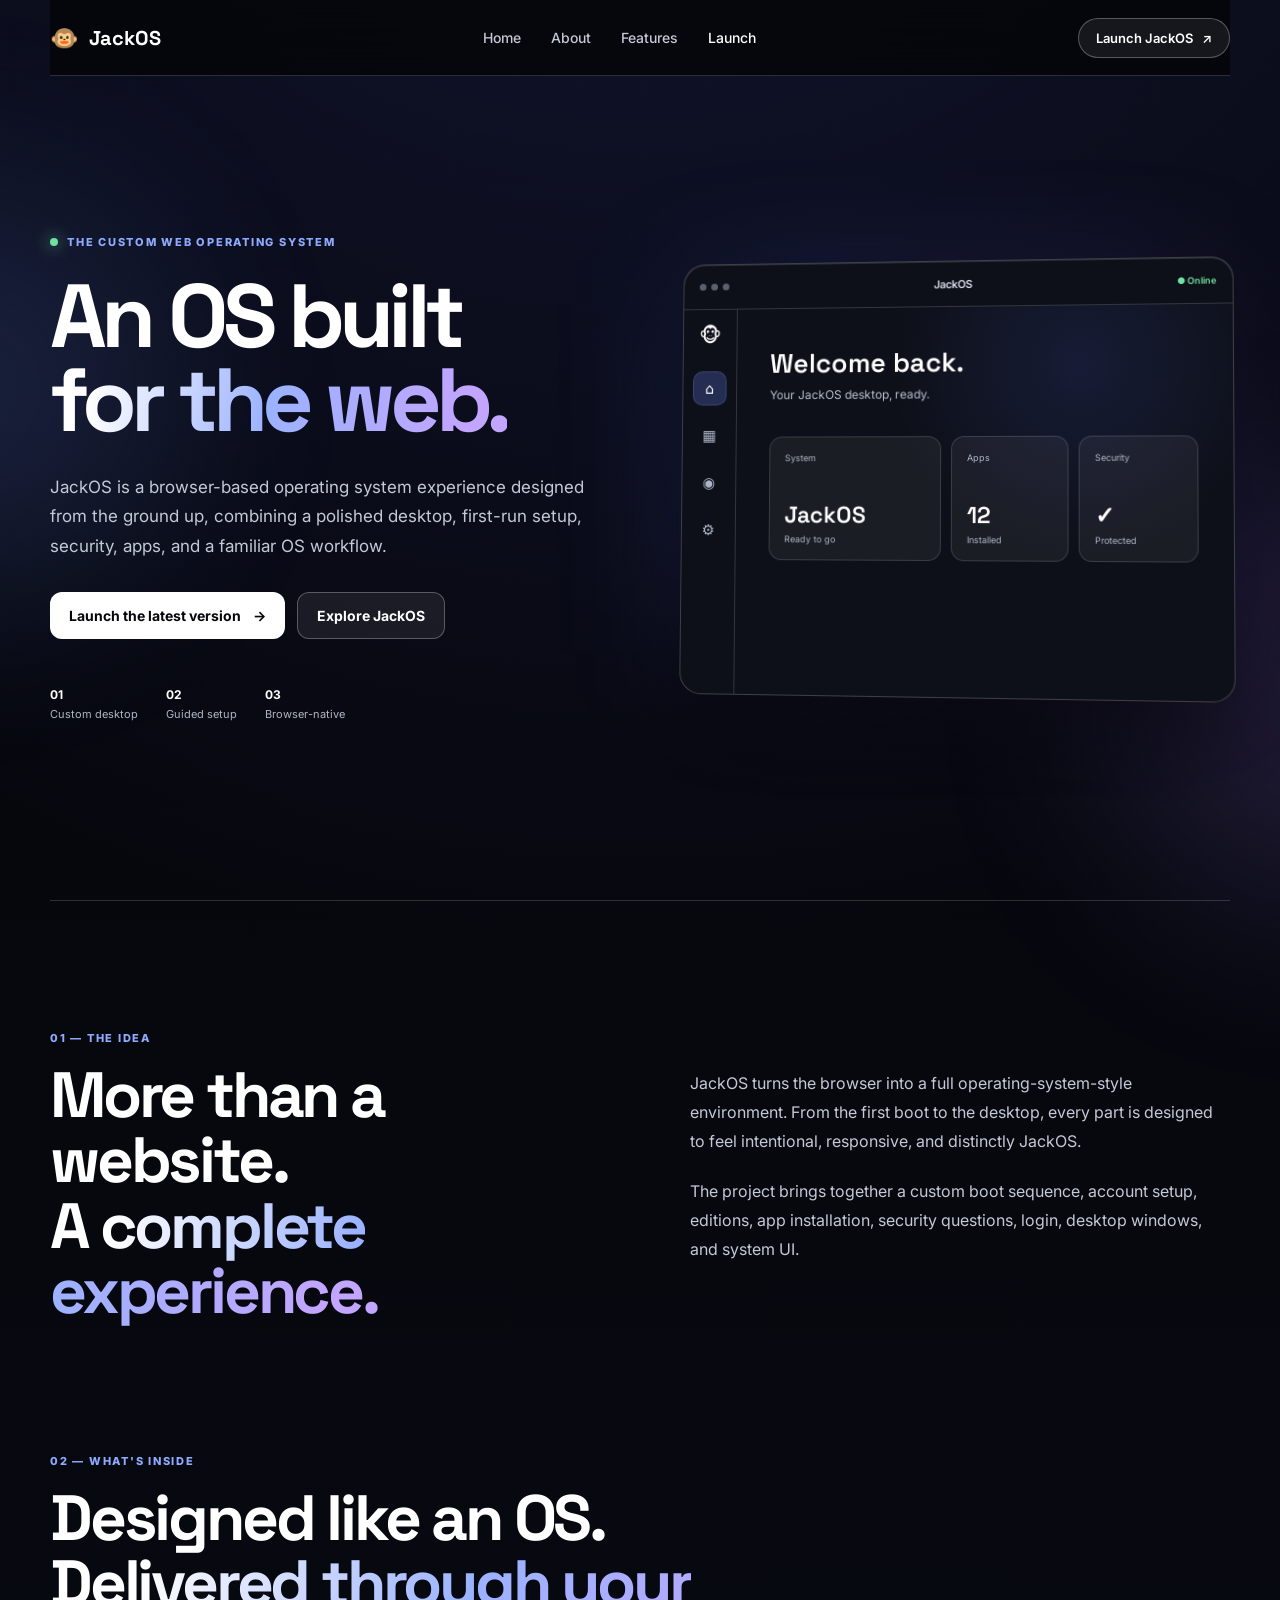
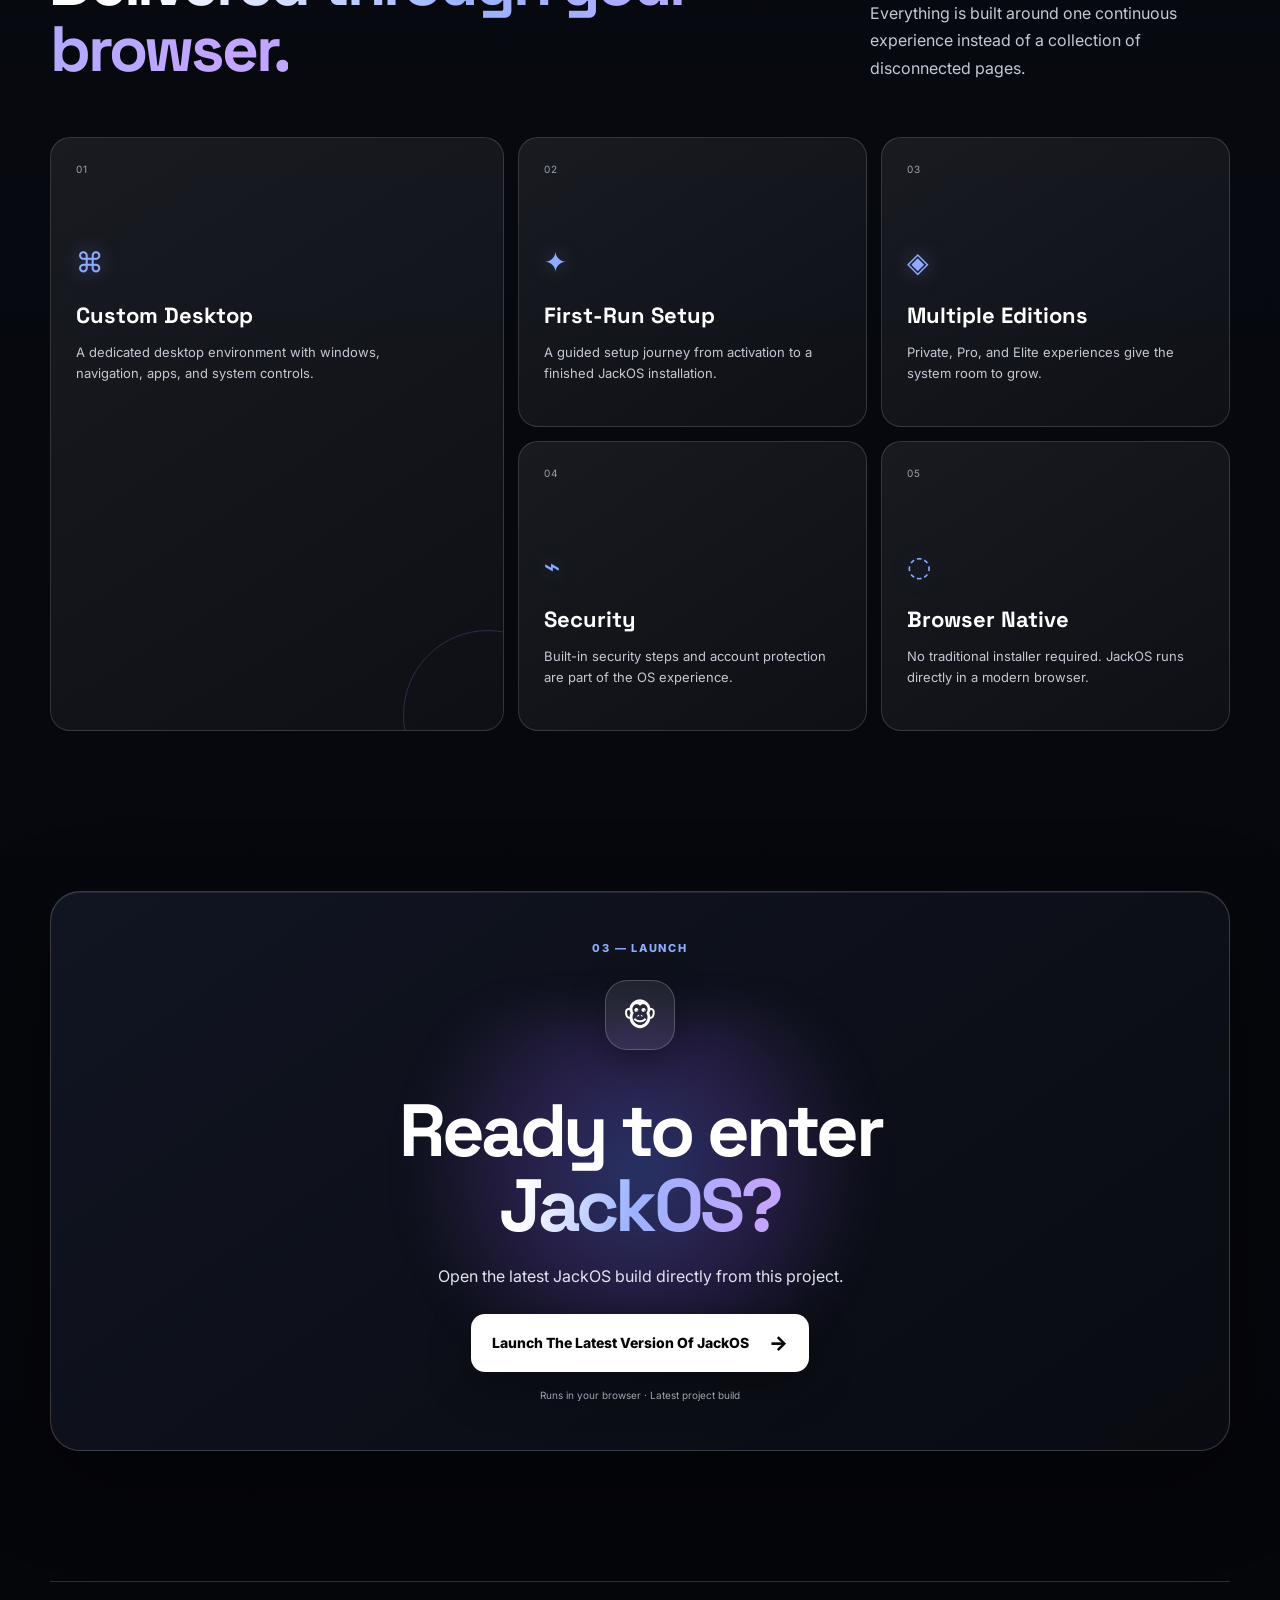
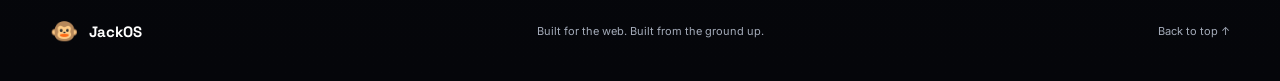
==== index.html @ 23b726c6 "new website" ====
<!DOCTYPE html>
<html lang="en">
<head>
  <meta charset="UTF-8">
  <meta name="viewport" content="width=device-width, initial-scale=1.0">
  <meta name="theme-color" content="#050505">
  <title>JackOS — A Modern Web OS</title>
  <link rel="icon" type="image/png" href="JackOS-System-Files/JackOS-Logo.png">
  <meta name="description" content="JackOS is a custom browser-based operating system built from the ground up.">
  <link rel="stylesheet" href="style.css">
</head>
<body>
  <div class="bg-grid"></div>
  <div class="orb orb-one"></div>
  <div class="orb orb-two"></div>

  <header class="nav">
    <a class="brand" href="#home" aria-label="JackOS home">
      <span class="brand-mark">🐵</span>
      <span>JackOS</span>
    </a>

    <nav class="nav-links" aria-label="Primary navigation">
      <a href="#home" class="active">Home</a>
      <a href="#about">About</a>
      <a href="#features">Features</a>
      <a href="#launch">Launch</a>
    </nav>

    <a class="nav-cta" href="#launch">Launch JackOS <span>↗</span></a>
  </header>

  <main id="home">
    <section class="hero section">
      <div class="hero-copy">
        <div class="eyebrow"><span class="pulse"></span> The custom web operating system</div>
        <h1>An OS built<br><span>for the web.</span></h1>
        <p class="hero-text">
          JackOS is a browser-based operating system experience designed from the ground up,
          combining a polished desktop, first-run setup, security, apps, and a familiar OS workflow.
        </p>
        <div class="hero-actions">
          <a class="button primary" href="#launch">Launch the latest version <span>→</span></a>
          <a class="button secondary" href="#features">Explore JackOS</a>
        </div>
        <div class="hero-meta">
          <div><strong>01</strong><span>Custom desktop</span></div>
          <div><strong>02</strong><span>Guided setup</span></div>
          <div><strong>03</strong><span>Browser-native</span></div>
        </div>
      </div>

      <div class="hero-visual" aria-label="JackOS desktop preview">
        <div class="window-glow"></div>
        <div class="desktop-preview">
          <div class="preview-topbar">
            <div class="traffic"><i></i><i></i><i></i></div>
            <span>JackOS</span>
            <span class="top-status">● Online</span>
          </div>

          <div class="preview-body">
            <aside class="preview-dock">
              <div class="dock-logo">🐵</div>
              <div class="dock-icon active">⌂</div>
              <div class="dock-icon">▦</div>
              <div class="dock-icon">◉</div>
              <div class="dock-icon">⚙</div>
            </aside>

            <div class="preview-content">
              <div class="preview-title">Welcome back.</div>
              <div class="preview-subtitle">Your JackOS desktop, ready.</div>

              <div class="preview-cards">
                <div class="mini-card large">
                  <span>System</span>
                  <strong>JackOS</strong>
                  <small>Ready to go</small>
                </div>

                <div class="mini-card">
                  <span>Apps</span>
                  <strong>12</strong>
                  <small>Installed</small>
                </div>

                <div class="mini-card">
                  <span>Security</span>
                  <strong>✓</strong>
                  <small>Protected</small>
                </div>
              </div>
            </div>
          </div>
        </div>
      </div>
    </section>

    <section id="about" class="section split">
      <div>
        <div class="section-kicker">01 — THE IDEA</div>
        <h2>More than a website.<br><span>A complete experience.</span></h2>
      </div>

      <div class="section-copy">
        <p>
          JackOS turns the browser into a full operating-system-style environment.
          From the first boot to the desktop, every part is designed to feel intentional,
          responsive, and distinctly JackOS.
        </p>

        <p>
          The project brings together a custom boot sequence, account setup, editions,
          app installation, security questions, login, desktop windows, and system UI.
        </p>
      </div>
    </section>

    <section id="features" class="section">
      <div class="section-kicker">02 — WHAT'S INSIDE</div>

      <div class="feature-heading">
        <h2>Designed like an OS.<br><span>Delivered through your browser.</span></h2>
        <p>
          Everything is built around one continuous experience instead of a collection
          of disconnected pages.
        </p>
      </div>

      <div class="feature-grid">
        <article class="feature-card feature-large">
          <div class="feature-number">01</div>
          <div class="feature-icon">⌘</div>
          <h3>Custom Desktop</h3>
          <p>
            A dedicated desktop environment with windows, navigation, apps,
            and system controls.
          </p>
          <div class="feature-line"></div>
        </article>

        <article class="feature-card">
          <div class="feature-number">02</div>
          <div class="feature-icon">✦</div>
          <h3>First-Run Setup</h3>
          <p>
            A guided setup journey from activation to a finished JackOS installation.
          </p>
        </article>

        <article class="feature-card">
          <div class="feature-number">03</div>
          <div class="feature-icon">◈</div>
          <h3>Multiple Editions</h3>
          <p>
            Private, Pro, and Elite experiences give the system room to grow.
          </p>
        </article>

        <article class="feature-card">
          <div class="feature-number">04</div>
          <div class="feature-icon">⌁</div>
          <h3>Security</h3>
          <p>
            Built-in security steps and account protection are part of the OS experience.
          </p>
        </article>

        <article class="feature-card">
          <div class="feature-number">05</div>
          <div class="feature-icon">◌</div>
          <h3>Browser Native</h3>
          <p>
            No traditional installer required. JackOS runs directly in a modern browser.
          </p>
        </article>
      </div>
    </section>

    <section id="launch" class="section launch-section">
      <div class="launch-panel">
        <div class="launch-aura"></div>

        <div class="section-kicker">03 — LAUNCH</div>

        <div class="launch-icon">🐵</div>

        <h2>Ready to enter<br><span>JackOS?</span></h2>

        <p>Open the latest JackOS build directly from this project.</p>

        <a class="launch-button"
           href="JackOS-System-Files/JackOS.html">
          <span>Launch The Latest Version Of JackOS</span>
          <span class="launch-arrow">→</span>
        </a>

        <div class="launch-note">
          Runs in your browser · Latest project build
        </div>
      </div>
    </section>
  </main>

  <footer>
    <div class="footer-brand"><span>🐵</span> JackOS</div>
    <span>Built for the web. Built from the ground up.</span>
    <a href="#home">Back to top ↑</a>
  </footer>

  <script>
    const links = document.querySelectorAll('.nav-links a');
    const sections = [...document.querySelectorAll('main section[id]')];

    const observer = new IntersectionObserver((entries) => {
      entries.forEach(entry => {
        if (entry.isIntersecting) {
          links.forEach(link => link.classList.toggle(
            'active',
            link.getAttribute('href') === '#' + entry.target.id
          ));
        }
      });
    }, { rootMargin: '-35% 0px -55% 0px' });

    sections.forEach(section => observer.observe(section));
  </script>
</body>
</html>
---- style.css ----
@import url('https://fonts.googleapis.com/css2?family=Inter:wght@400;500;600;700;800&family=Space+Grotesk:wght@500;600;700&display=swap');

:root {
  --bg: #05060a;
  --bg-soft: #0b0d14;
  --panel: #11141d;
  --panel-hover: #171b27;
  --panel-solid: #151923;

  --text: #ffffff;
  --heading: #ffffff;
  --muted: #c4c9d6;
  --muted-strong: #e0e4ee;

  --line: rgba(255, 255, 255, .16);
  --line-strong: rgba(255, 255, 255, .28);

  --blue: #6d91ff;
  --blue-bright: #8eabff;
  --purple: #a17cff;
  --cyan: #5ddcff;
  --green: #70e1a1;

  --shadow: rgba(0, 0, 0, .55);
}

* {
  box-sizing: border-box;
}

html {
  scroll-behavior: smooth;
  background: var(--bg);
}

body {
  margin: 0;
  min-height: 100vh;

  background:
    radial-gradient(
      circle at 50% -15%,
      rgba(88, 100, 255, .18),
      transparent 38%
    ),
    linear-gradient(
      180deg,
      #05060a 0%,
      #070910 50%,
      #05060a 100%
    );

  color: var(--text);
  font-family: Inter, system-ui, sans-serif;
  overflow-x: hidden;
}

a {
  color: inherit;
  text-decoration: none;
}

/* =========================================================
   BACKGROUND
   ========================================================= */

.bg-grid {
  position: fixed;
  inset: 0;
  pointer-events: none;
  opacity: .22;

  background-image:
    linear-gradient(rgba(255,255,255,.045) 1px, transparent 1px),
    linear-gradient(90deg, rgba(255,255,255,.045) 1px, transparent 1px);

  background-size: 64px 64px;

  mask-image: linear-gradient(
    to bottom,
    black,
    transparent 85%
  );
}

.orb {
  position: fixed;
  width: 420px;
  height: 420px;
  border-radius: 50%;
  filter: blur(100px);
  pointer-events: none;
  opacity: .16;
}

.orb-one {
  background: var(--blue);
  top: 20%;
  left: -250px;
}

.orb-two {
  background: var(--purple);
  top: 55%;
  right: -250px;
}

/* =========================================================
   NAVIGATION
   ========================================================= */

.nav {
  width: min(1180px, calc(100% - 40px));
  height: 76px;
  margin: 0 auto;

  display: flex;
  align-items: center;
  justify-content: space-between;

  position: sticky;
  top: 0;
  z-index: 20;

  background: rgba(5, 6, 10, .88);
  backdrop-filter: blur(24px);

  border-bottom: 1px solid var(--line);
}

.brand,
.footer-brand {
  display: flex;
  align-items: center;
  gap: 10px;

  font-family: "Space Grotesk", sans-serif;
  font-size: 20px;
  font-weight: 700;
}

.brand-mark,
.footer-brand span {
  font-size: 23px;
}

.nav-links {
  display: flex;
  gap: 30px;

  color: var(--muted);
  font-size: 14px;
  font-weight: 500;
}

.nav-links a {
  transition: color .2s ease;
}

.nav-links a:hover,
.nav-links a.active {
  color: #ffffff;
}

.nav-cta {
  border: 1px solid var(--line-strong);
  border-radius: 999px;

  padding: 11px 17px;

  font-size: 13px;
  font-weight: 600;

  background: rgba(255,255,255,.07);

  transition:
    transform .25s ease,
    background .25s ease,
    border-color .25s ease;
}

.nav-cta:hover {
  border-color: rgba(142,171,255,.65);
  background: rgba(109,145,255,.14);
  transform: translateY(-1px);
}

.nav-cta span {
  margin-left: 6px;
}

/* =========================================================
   GENERAL
   ========================================================= */

.section {
  width: min(1180px, calc(100% - 40px));
  margin: 0 auto;
  position: relative;
}

/* =========================================================
   HERO
   ========================================================= */

.hero {
  min-height: calc(100vh - 76px);

  display: grid;
  grid-template-columns: 1fr 1fr;

  gap: 70px;
  align-items: center;

  padding: 90px 0 110px;
}

.eyebrow,
.section-kicker {
  color: var(--blue-bright);

  font-size: 11px;
  font-weight: 800;

  letter-spacing: .16em;
  text-transform: uppercase;
}

.eyebrow {
  display: flex;
  align-items: center;
  gap: 9px;

  margin-bottom: 25px;
}

.pulse {
  width: 8px;
  height: 8px;

  border-radius: 50%;

  background: var(--green);
  box-shadow: 0 0 16px rgba(112,225,161,.9);
}

h1,
h2,
h3 {
  font-family: "Space Grotesk", sans-serif;
  margin: 0;
  color: var(--heading);
}

h1 {
  font-size: clamp(58px, 7vw, 94px);
  line-height: .94;
  letter-spacing: -.065em;
}

h1 span,
h2 span {
  background: linear-gradient(
    100deg,
    #ffffff 10%,
    #9bb2ff 48%,
    #c1a5ff 90%
  );

  -webkit-background-clip: text;
  background-clip: text;
  color: transparent;
}

.hero-text {
  max-width: 590px;

  margin: 30px 0;

  color: var(--muted);

  font-size: 17px;
  line-height: 1.75;
}

.hero-actions {
  display: flex;
  gap: 12px;
  flex-wrap: wrap;
}

.button {
  display: inline-flex;
  align-items: center;
  gap: 12px;

  border-radius: 12px;

  padding: 14px 19px;

  font-size: 14px;
  font-weight: 700;

  transition:
    transform .25s ease,
    background .25s ease,
    border-color .25s ease,
    box-shadow .25s ease;
}

.button.primary {
  background: #ffffff;
  color: #05060a;
}

.button.primary:hover {
  transform: translateY(-2px);

  box-shadow:
    0 12px 35px rgba(255,255,255,.16);
}

.button.secondary {
  border: 1px solid var(--line-strong);

  background: rgba(255,255,255,.07);

  color: #ffffff;
}

.button.secondary:hover {
  background: rgba(109,145,255,.14);
  border-color: rgba(142,171,255,.55);
}

.hero-meta {
  display: flex;
  gap: 28px;

  margin-top: 48px;
}

.hero-meta div {
  display: flex;
  flex-direction: column;
  gap: 5px;
}

.hero-meta strong {
  font-size: 12px;
  color: #ffffff;
}

.hero-meta span {
  font-size: 11px;
  color: #aeb5c5;
}

/* =========================================================
   DESKTOP PREVIEW
   ========================================================= */

.hero-visual {
  position: relative;
}

.window-glow {
  position: absolute;
  inset: 10% 5%;

  background:
    linear-gradient(
      120deg,
      rgba(75,111,255,.38),
      rgba(153,94,255,.30)
    );

  filter: blur(65px);
}

.desktop-preview {
  position: relative;

  border: 1px solid rgba(255,255,255,.20);
  border-radius: 22px;

  overflow: hidden;

  background: #0d1018;

  box-shadow:
    0 35px 100px rgba(0,0,0,.65),
    inset 0 1px rgba(255,255,255,.12);

  transform:
    perspective(1200px)
    rotateY(-5deg)
    rotateX(2deg);
}

.preview-topbar {
  height: 46px;

  border-bottom: 1px solid var(--line);

  display: flex;
  align-items: center;
  justify-content: center;

  position: relative;

  color: #d9deeb;

  font-size: 11px;
  font-weight: 600;
}

.traffic {
  position: absolute;
  left: 16px;

  display: flex;
  gap: 5px;
}

.traffic i {
  width: 7px;
  height: 7px;

  border-radius: 50%;

  background: #596171;
}

.top-status {
  position: absolute;
  right: 16px;

  font-size: 9px;
  color: var(--green);
}

.preview-body {
  display: grid;
  grid-template-columns: 56px 1fr;

  min-height: 390px;
}

.preview-dock {
  border-right: 1px solid var(--line);

  padding: 14px 8px;

  display: flex;
  flex-direction: column;
  align-items: center;

  gap: 13px;
}

.dock-logo {
  font-size: 20px;
  margin-bottom: 12px;
}

.dock-icon {
  width: 35px;
  height: 35px;

  display: grid;
  place-items: center;

  border-radius: 10px;

  color: #aeb6c8;

  font-size: 15px;
}

.dock-icon.active {
  color: #ffffff;

  background: rgba(110,133,255,.25);

  box-shadow:
    inset 0 0 0 1px rgba(142,171,255,.18);
}

.preview-content {
  padding: 38px 34px;

  background:
    radial-gradient(
      circle at 70% 15%,
      rgba(93,106,255,.13),
      transparent 40%
    );
}

.preview-title {
  font: 600 27px "Space Grotesk";
  color: #ffffff;
}

.preview-subtitle {
  margin-top: 7px;

  color: #b8bfce;

  font-size: 12px;
}

.preview-cards {
  display: grid;
  grid-template-columns: 1.5fr 1fr 1fr;

  gap: 10px;

  margin-top: 35px;
}

.mini-card {
  min-height: 125px;

  border: 1px solid rgba(255,255,255,.14);
  border-radius: 13px;

  padding: 15px;

  background: rgba(255,255,255,.055);

  display: flex;
  flex-direction: column;
}

.mini-card span,
.mini-card small {
  color: #aeb6c7;
  font-size: 9px;
}

.mini-card strong {
  margin-top: auto;

  font: 600 23px "Space Grotesk";

  color: #ffffff;
}

.mini-card small {
  margin-top: 4px;
}

/* =========================================================
   ABOUT
   ========================================================= */

.split {
  padding: 130px 0;

  display: grid;
  grid-template-columns: 1fr 1fr;

  gap: 100px;

  border-top: 1px solid var(--line);
}

h2 {
  font-size: clamp(40px, 5vw, 66px);

  line-height: 1.02;

  letter-spacing: -.05em;

  margin-top: 18px;
}

.section-copy {
  padding-top: 38px;

  color: var(--muted);

  line-height: 1.8;

  font-size: 16px;
}

.section-copy p {
  margin: 0 0 22px;
}

/* =========================================================
   FEATURES
   ========================================================= */

.feature-heading {
  display: flex;
  align-items: end;
  justify-content: space-between;

  gap: 50px;
}

.feature-heading p {
  max-width: 360px;

  color: var(--muted);

  line-height: 1.7;

  margin: 0;
}

.feature-grid {
  display: grid;

  grid-template-columns: 1.3fr 1fr 1fr;

  gap: 14px;

  margin-top: 55px;
}

.feature-card {
  min-height: 290px;

  border: 1px solid rgba(255,255,255,.14);
  border-radius: 20px;

  padding: 25px;

  background:
    linear-gradient(
      145deg,
      rgba(255,255,255,.075),
      rgba(255,255,255,.035)
    );

  position: relative;

  overflow: hidden;

  transition:
    transform .25s ease,
    border-color .25s ease,
    background .25s ease;
}

.feature-card:hover {
  transform: translateY(-4px);

  border-color: rgba(142,171,255,.45);

  background:
    linear-gradient(
      145deg,
      rgba(109,145,255,.11),
      rgba(255,255,255,.045)
    );
}

.feature-large {
  grid-row: span 2;
  min-height: 594px;
}

.feature-number {
  color: #9aa3b5;

  font-size: 10px;

  letter-spacing: .1em;
}

.feature-icon {
  margin-top: 70px;

  font-size: 28px;

  color: var(--blue-bright);

  text-shadow:
    0 0 20px rgba(109,145,255,.45);
}

.feature-card h3 {
  font-size: 22px;

  margin-top: 22px;

  color: #ffffff;
}

.feature-card p {
  color: var(--muted);

  line-height: 1.65;

  font-size: 13px;

  max-width: 340px;
}

.feature-line {
  position: absolute;

  width: 170px;
  height: 170px;

  border-radius: 50%;

  border: 1px solid rgba(126,145,255,.22);

  right: -70px;
  bottom: -70px;
}

/* =========================================================
   LAUNCH
   ========================================================= */

.launch-section {
  padding: 160px 0 130px;
}

.launch-panel {
  min-height: 560px;

  border: 1px solid rgba(255,255,255,.18);
  border-radius: 30px;

  background:
    linear-gradient(
      145deg,
      #111522,
      #090b11
    );

  display: flex;
  flex-direction: column;
  align-items: center;
  justify-content: center;

  text-align: center;

  overflow: hidden;

  position: relative;

  box-shadow:
    0 30px 90px rgba(0,0,0,.45),
    inset 0 1px rgba(255,255,255,.08);
}

.launch-aura {
  position: absolute;

  width: 600px;
  height: 320px;

  background:
    radial-gradient(
      circle,
      rgba(92,120,255,.34),
      rgba(145,91,255,.20),
      transparent 68%
    );

  filter: blur(20px);
}

.launch-panel > *:not(.launch-aura) {
  position: relative;
}

.launch-icon {
  width: 70px;
  height: 70px;

  display: grid;
  place-items: center;

  border: 1px solid rgba(255,255,255,.20);
  border-radius: 22px;

  background: rgba(255,255,255,.08);

  font-size: 30px;

  margin: 25px 0;

  box-shadow:
    0 10px 35px rgba(0,0,0,.35);
}

.launch-panel h2 {
  font-size: clamp(48px, 6vw, 74px);
}

.launch-panel p {
  color: var(--muted-strong);

  margin: 22px 0 28px;
}

.launch-button {
  display: inline-flex;

  align-items: center;

  gap: 20px;

  background: #ffffff;

  color: #05060a;

  border-radius: 14px;

  padding: 17px 21px;

  font-weight: 800;

  font-size: 14px;

  box-shadow:
    0 15px 45px rgba(0,0,0,.3);

  transition:
    transform .25s ease,
    box-shadow .25s ease;
}

.launch-button:hover {
  transform: translateY(-3px);

  box-shadow:
    0 18px 55px rgba(90,120,255,.28);
}

.launch-arrow {
  font-size: 20px;
}

.launch-note {
  margin-top: 17px;

  color: #9ca4b5;

  font-size: 10px;
}

/* =========================================================
   FOOTER
   ========================================================= */

footer {
  width: min(1180px, calc(100% - 40px));

  margin: 0 auto;

  border-top: 1px solid var(--line);

  min-height: 100px;

  display: flex;

  align-items: center;
  justify-content: space-between;

  gap: 20px;

  color: #a4abb9;

  font-size: 11px;
}

.footer-brand {
  color: #ffffff;
  font-size: 15px;
}

/* =========================================================
   MOBILE
   ========================================================= */

@media (max-width: 850px) {

  .nav {
    width: calc(100% - 24px);
  }

  .nav-links {
    display: none;
  }

  .nav-cta {
    padding: 9px 12px;
  }

  .section {
    width: calc(100% - 28px);
  }

  .hero,
  .split {
    grid-template-columns: 1fr;
    gap: 45px;
  }

  .hero {
    padding-top: 65px;
  }

  .hero-visual {
    max-width: 650px;
  }

  .feature-heading {
    align-items: start;
    flex-direction: column;
  }

  .feature-grid {
    grid-template-columns: 1fr;
  }

  .feature-large {
    grid-row: auto;
    min-height: 350px;
  }

  .preview-cards {
    grid-template-columns: 1fr;
  }

  .preview-body {
    min-height: 430px;
  }

  footer {
    flex-direction: column;
    justify-content: center;
    padding: 30px 0;
  }
}

@media (max-width: 520px) {

  h1 {
    font-size: 55px;
  }

  h2 {
    font-size: 42px;
  }

  .hero-meta {
    gap: 15px;
    flex-wrap: wrap;
  }

  .desktop-preview {
    transform: none;
  }

  .preview-content {
    padding: 25px 20px;
  }

  .launch-panel {
    min-height: 500px;
    padding: 25px;
  }

  .launch-button {
    width: 100%;
    justify-content: center;
    text-align: center;
  }
}
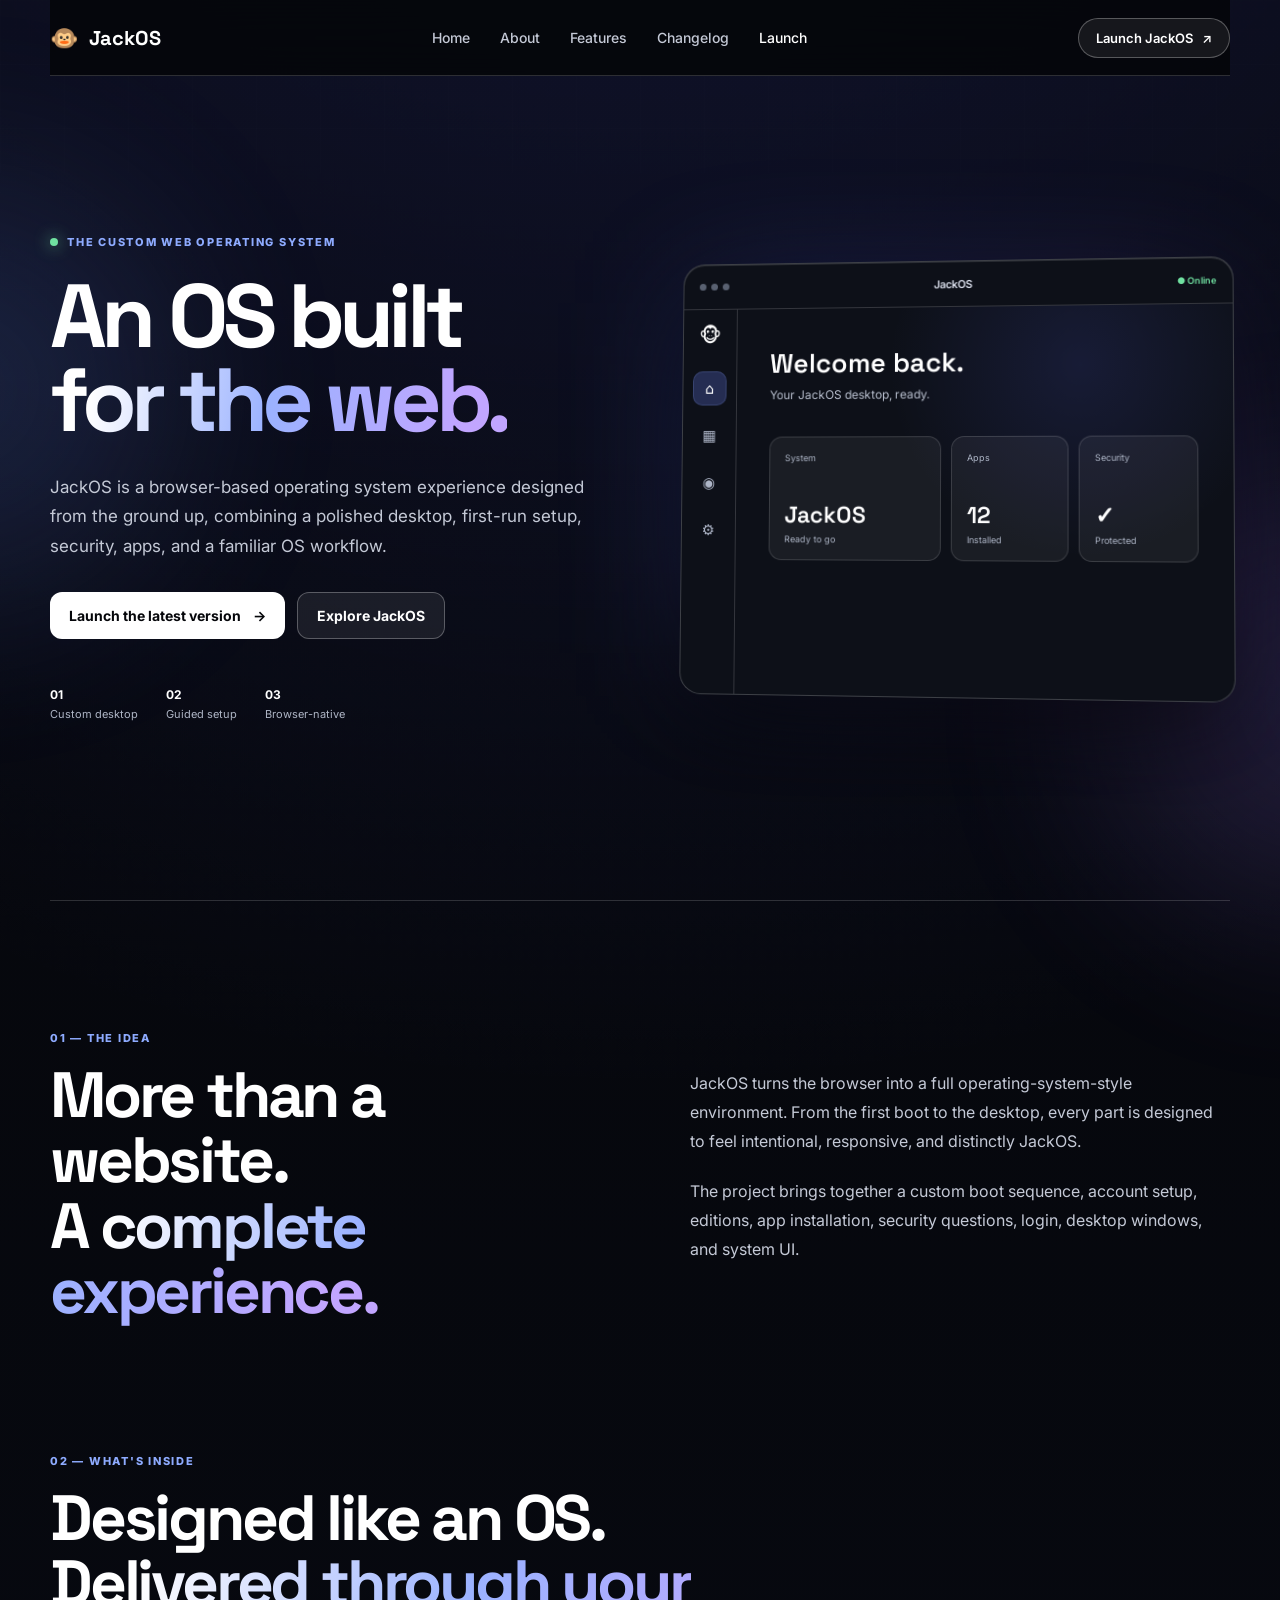
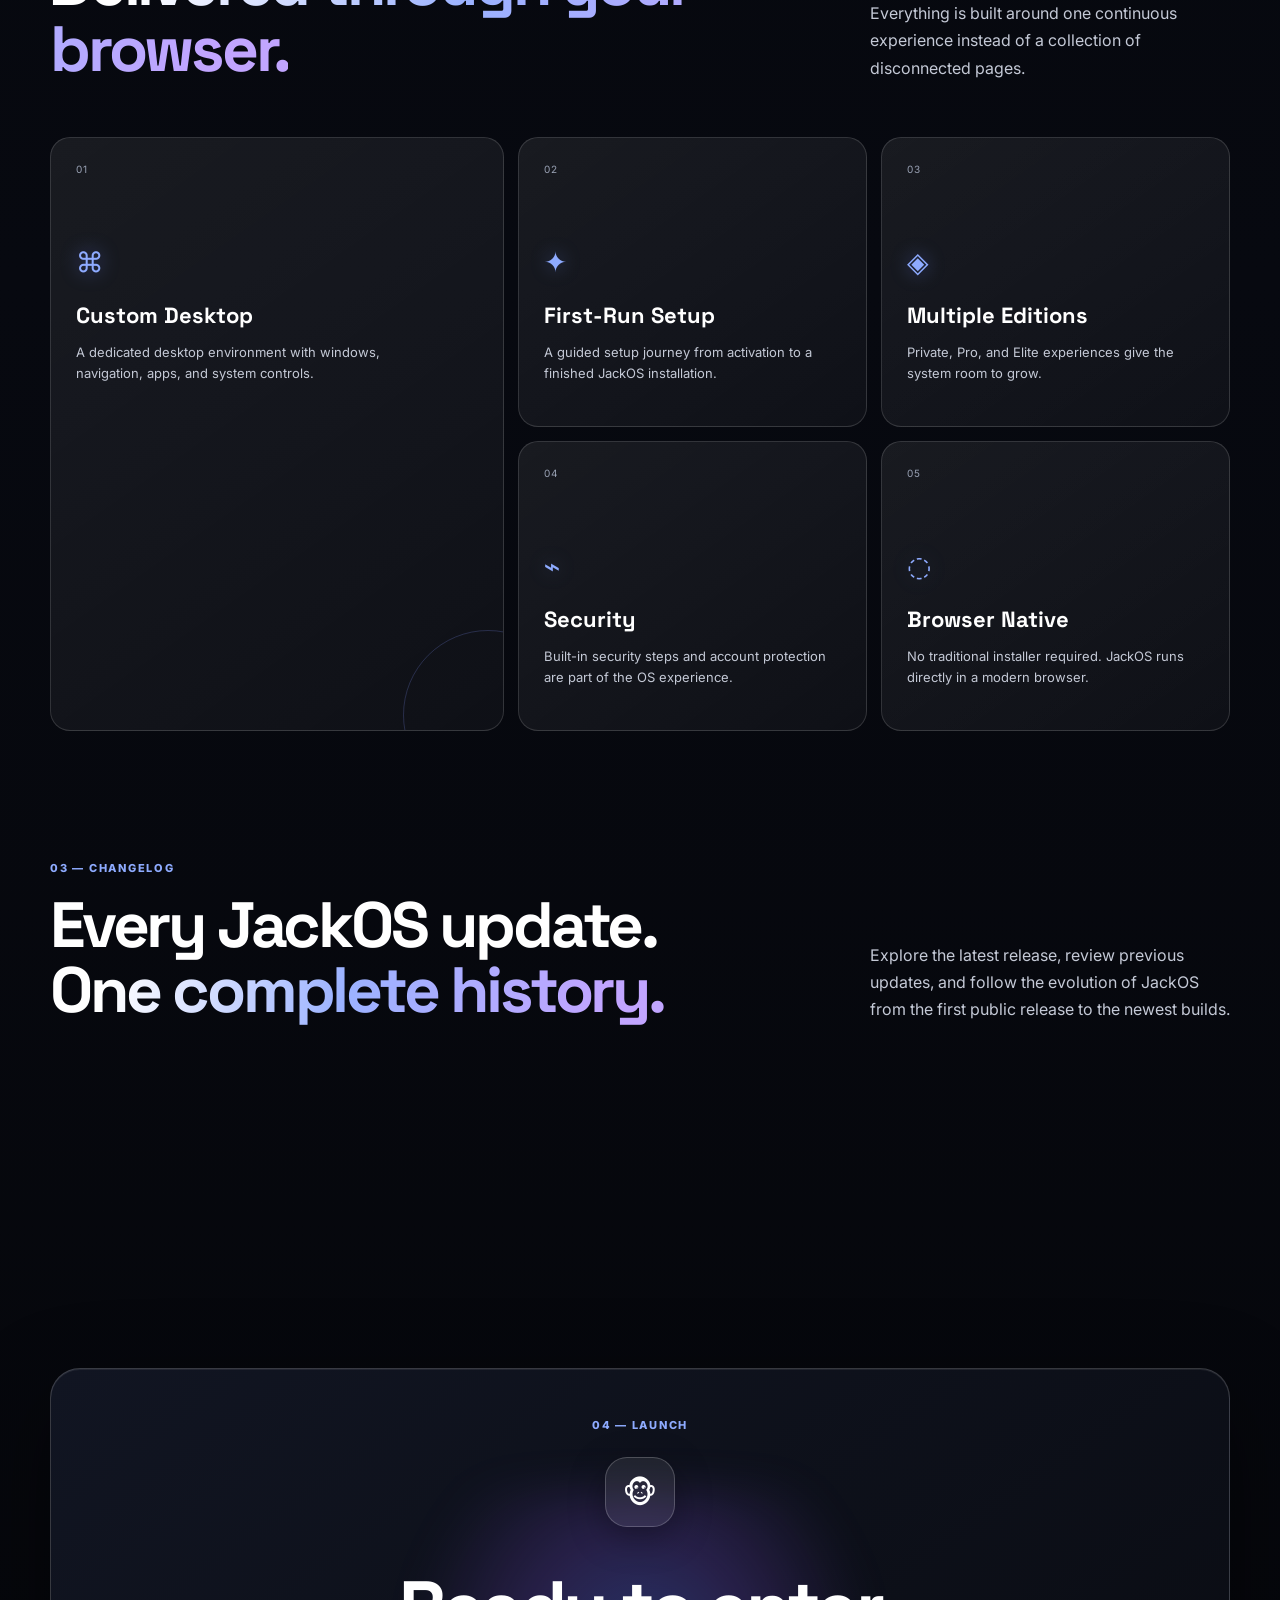
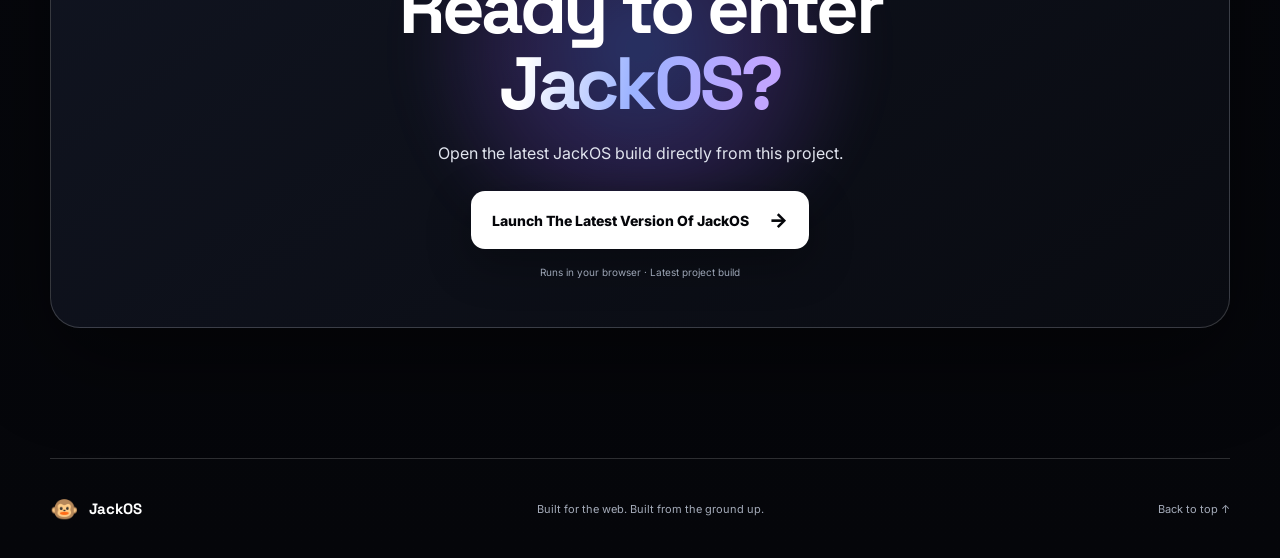
==== commit 2e36688e: "update site" ====
--- a/index.html
+++ b/index.html
@@ -24,6 +24,7 @@
       <a href="#home" class="active">Home</a>
       <a href="#about">About</a>
       <a href="#features">Features</a>
+      <a href="#changelog">Changelog</a>
       <a href="#launch">Launch</a>
     </nav>
 
@@ -177,12 +178,31 @@
         </article>
       </div>
     </section>
-
+<section id="changelog" class="section">
+  <div class="section-kicker">03 — CHANGELOG</div>
+
+  <div class="feature-heading">
+    <h2>
+      Every JackOS update.<br>
+      <span>One complete history.</span>
+    </h2>
+
+    <p>
+      Explore the latest release, review previous updates,
+      and follow the evolution of JackOS from the first public release
+      to the newest builds.
+    </p>
+  </div>
+
+  <div id="changelog-container" class="changelog-grid">
+    <!-- Generated from changelog.json -->
+  </div>
+</section>
     <section id="launch" class="section launch-section">
       <div class="launch-panel">
         <div class="launch-aura"></div>
 
-        <div class="section-kicker">03 — LAUNCH</div>
+        <div class="section-kicker">04 — LAUNCH</div>
 
         <div class="launch-icon">🐵</div>
 
@@ -226,5 +246,81 @@
 
     sections.forEach(section => observer.observe(section));
   </script>
+  <script>
+fetch("changelog.json")
+  .then(response => response.json())
+  .then(data => {
+
+    const container =
+      document.getElementById("changelog-container");
+
+    data.releases.forEach(release => {
+
+      const card = document.createElement("div");
+
+      card.className =
+        "changelog-card" +
+        (release.version === data.latestRelease
+          ? " latest-release"
+          : "");
+
+      let sectionsHTML = "";
+
+      release.sections.forEach(section => {
+
+        sectionsHTML += `
+          <h4>${section.title}</h4>
+          <ul>
+            ${section.items
+              .map(item => `<li>${item}</li>`)
+              .join("")}
+          </ul>
+        `;
+      });
+
+      card.innerHTML = `
+        <div class="changelog-version">
+          ${release.version}
+        </div>
+
+        <div class="changelog-date">
+          ${release.releaseDate}
+        </div>
+
+        <div class="changelog-summary">
+          ${release.summary}
+        </div>
+
+        <button class="changelog-button">
+          View Release Notes
+        </button>
+
+        <div class="changelog-details">
+          <p>${release.overview}</p>
+          ${sectionsHTML}
+        </div>
+      `;
+
+      const button =
+        card.querySelector(".changelog-button");
+
+      const details =
+        card.querySelector(".changelog-details");
+
+      button.addEventListener("click", () => {
+
+        details.classList.toggle("open");
+
+        button.textContent =
+          details.classList.contains("open")
+            ? "Hide Release Notes"
+            : "View Release Notes";
+      });
+
+      container.appendChild(card);
+    });
+
+  });
+</script>
 </body>
 </html>
--- a/style.css
+++ b/style.css
@@ -979,4 +979,126 @@
     justify-content: center;
     text-align: center;
   }
+}
+/* =========================================================
+   CHANGELOG
+   ========================================================= */
+
+.changelog-grid {
+  display: grid;
+  gap: 14px;
+  margin-top: 55px;
+}
+
+.changelog-card {
+  border: 1px solid rgba(255,255,255,.14);
+  border-radius: 20px;
+
+  padding: 25px;
+
+  background:
+    linear-gradient(
+      145deg,
+      rgba(255,255,255,.075),
+      rgba(255,255,255,.035)
+    );
+
+  transition:
+    transform .25s ease,
+    border-color .25s ease,
+    background .25s ease;
+}
+
+.changelog-card:hover {
+  transform: translateY(-4px);
+
+  border-color: rgba(142,171,255,.45);
+
+  background:
+    linear-gradient(
+      145deg,
+      rgba(109,145,255,.11),
+      rgba(255,255,255,.045)
+    );
+}
+
+.changelog-version {
+  font-family: "Space Grotesk", sans-serif;
+  font-size: 24px;
+  font-weight: 700;
+}
+
+.changelog-date {
+  color: #9aa3b5;
+  font-size: 12px;
+  margin-top: 6px;
+}
+
+.changelog-summary {
+  margin-top: 18px;
+  color: var(--muted);
+  line-height: 1.7;
+}
+
+.changelog-button {
+  margin-top: 20px;
+
+  background: rgba(255,255,255,.08);
+
+  border: 1px solid rgba(255,255,255,.12);
+
+  color: white;
+
+  padding: 10px 16px;
+
+  border-radius: 12px;
+
+  cursor: pointer;
+
+  font-weight: 600;
+
+  transition: .25s;
+}
+
+.changelog-button:hover {
+  background: rgba(109,145,255,.15);
+}
+
+.changelog-details {
+  display: none;
+  margin-top: 25px;
+}
+
+.changelog-details.open {
+  display: block;
+}
+
+.changelog-details h4 {
+  margin: 20px 0 10px;
+  font-size: 18px;
+}
+
+.changelog-details ul {
+  margin: 0;
+  padding-left: 20px;
+}
+
+.changelog-details li {
+  color: var(--muted);
+  line-height: 1.7;
+  margin-bottom: 8px;
+}
+
+.latest-release {
+  border-color: rgba(142,171,255,.35);
+
+  background:
+    linear-gradient(
+      145deg,
+      rgba(109,145,255,.15),
+      rgba(255,255,255,.04)
+    );
+}
+#changelog {
+  padding: 130px 0;
 }
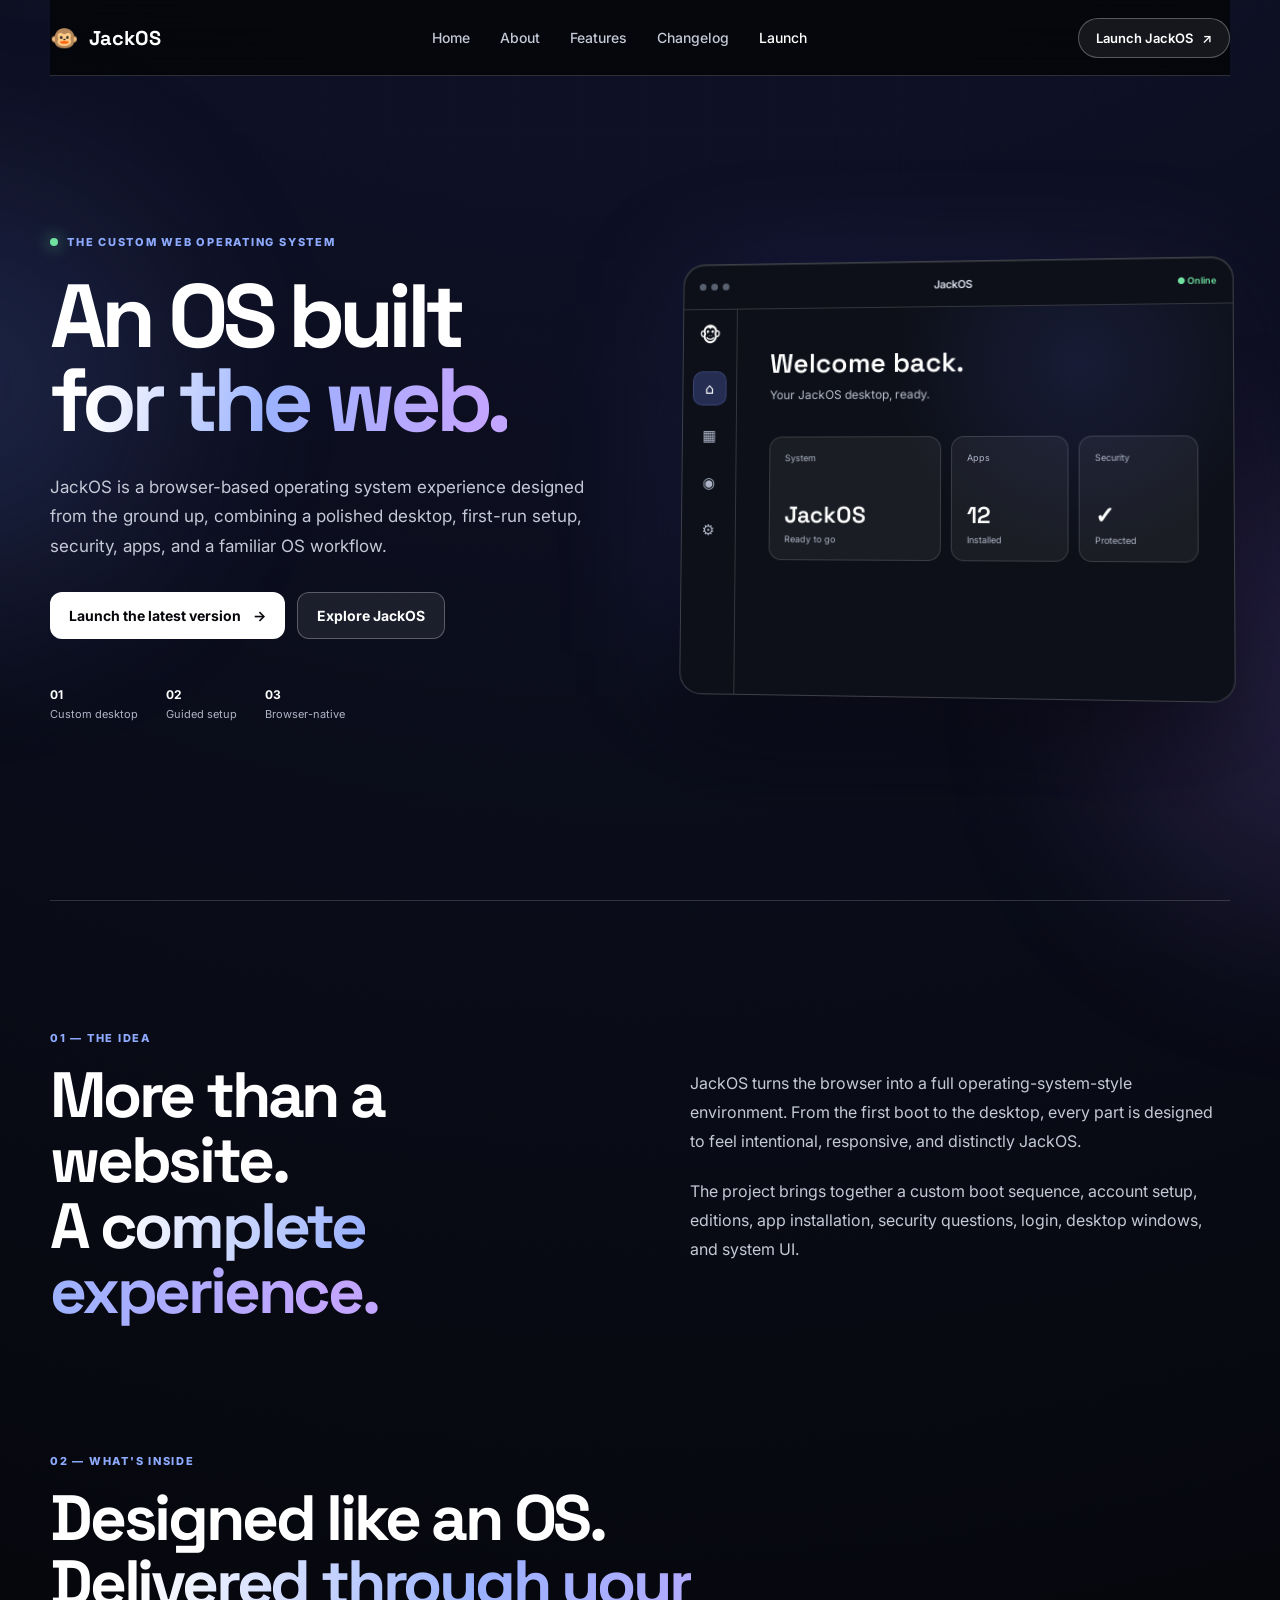
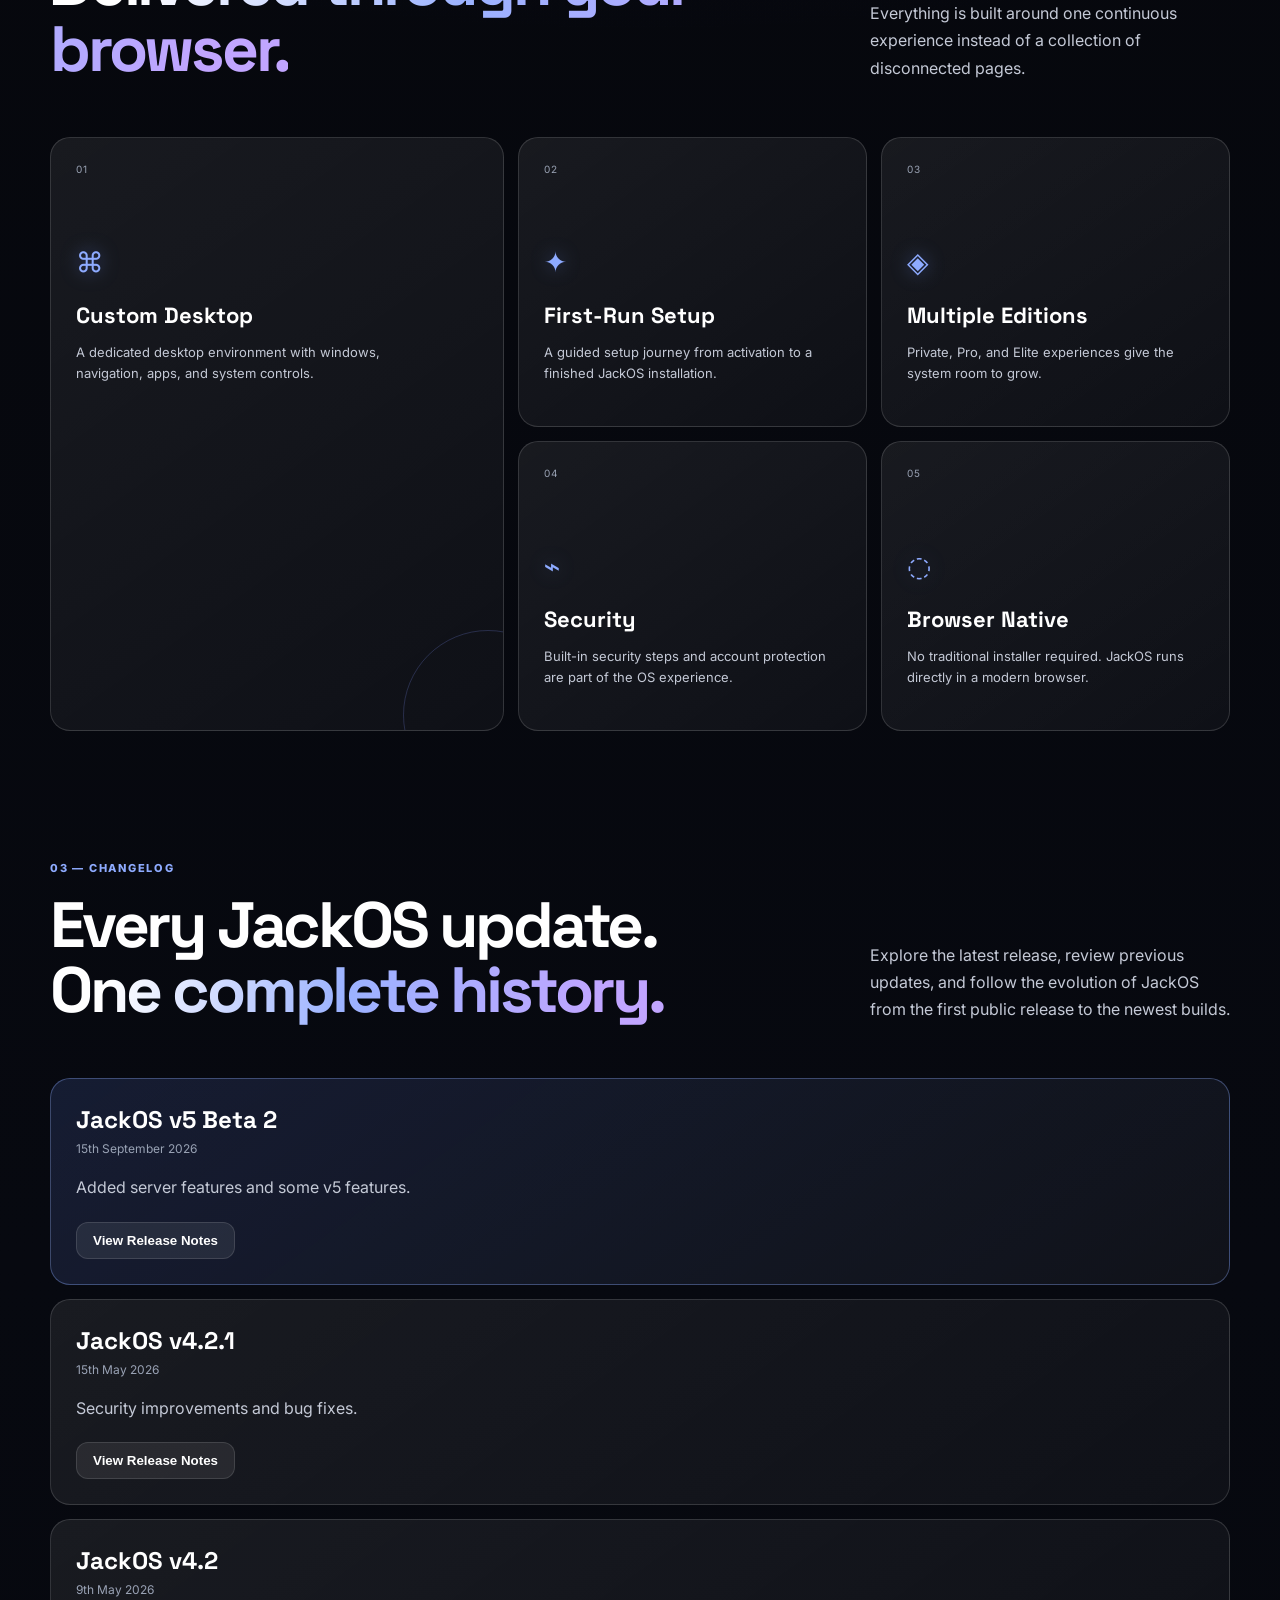
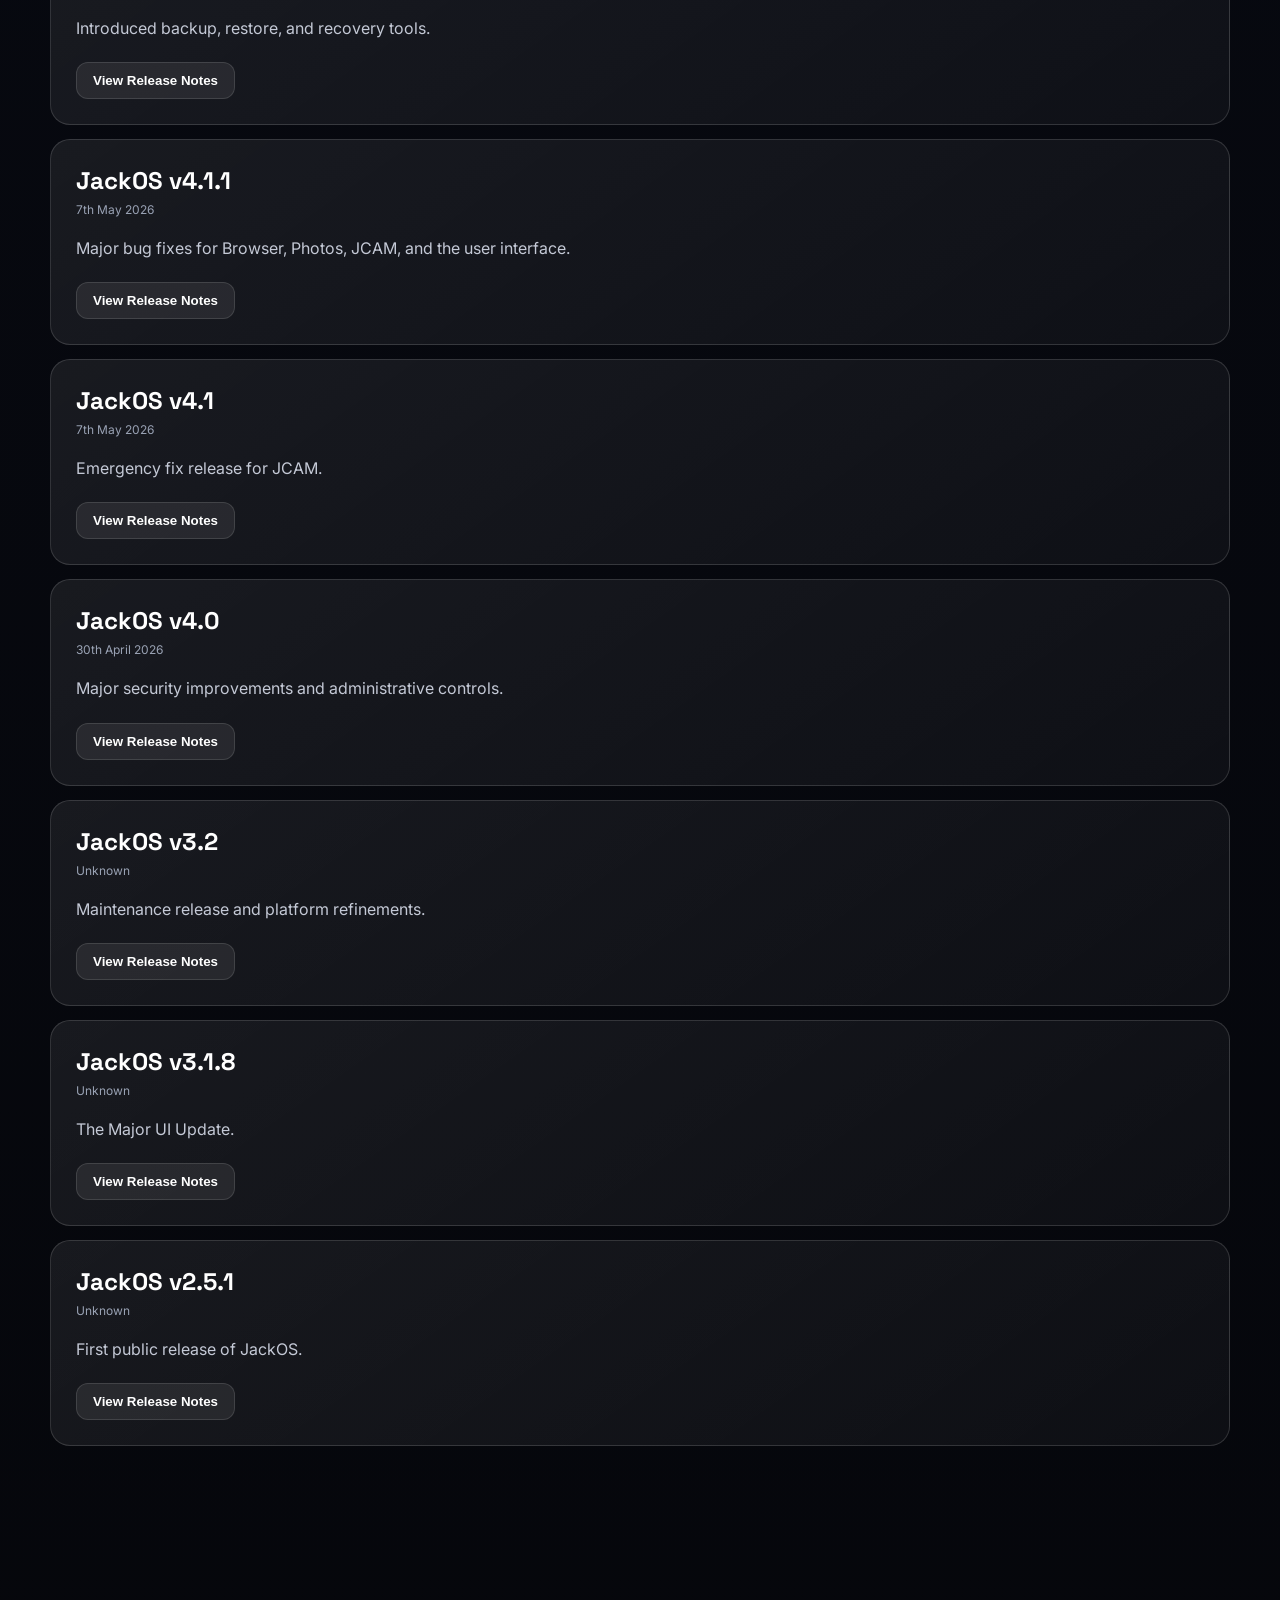
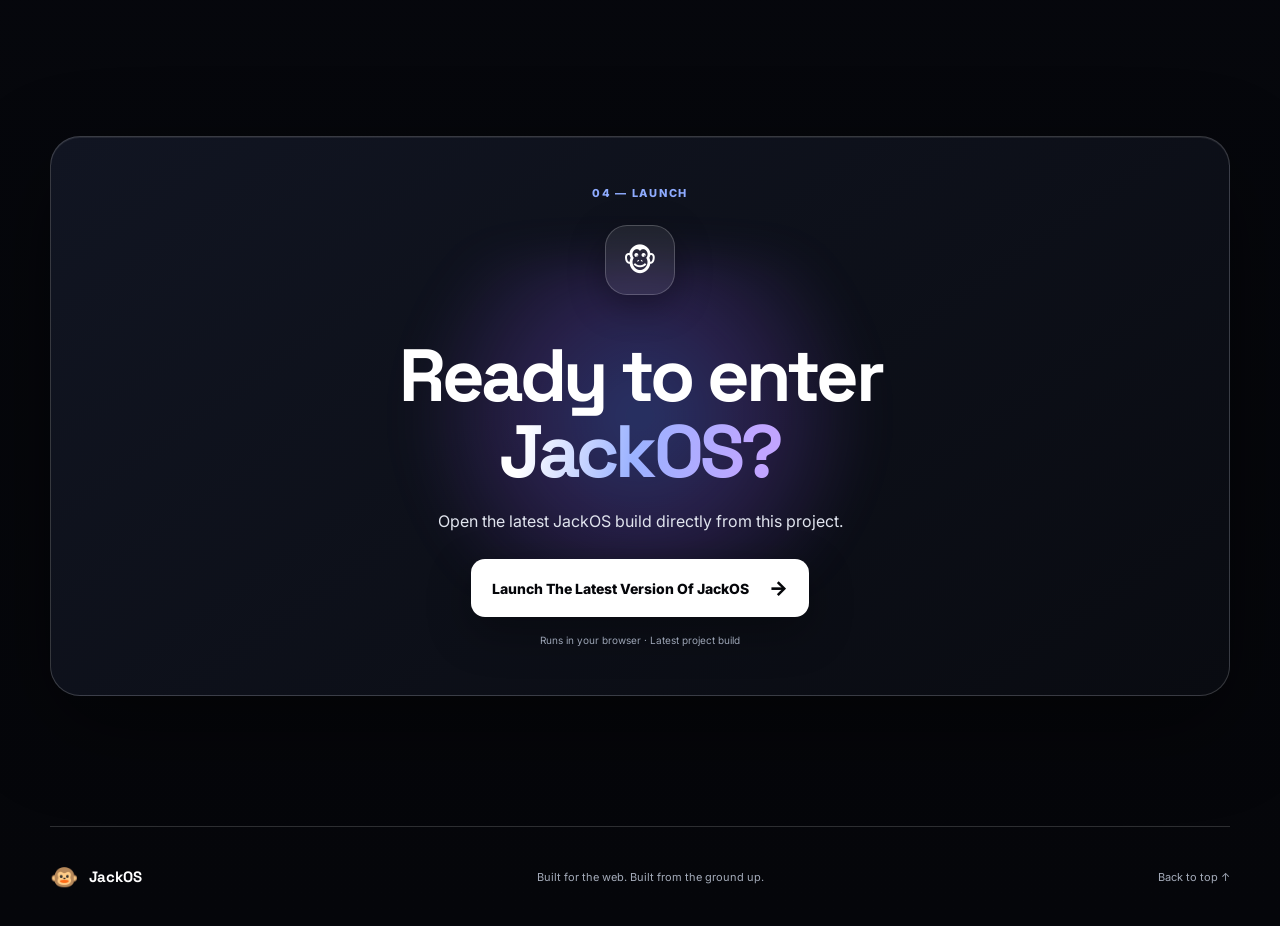
==== commit 14689515: "added changelog functionality" ====
--- a/index.html
+++ b/index.html
@@ -247,7 +247,7 @@
     sections.forEach(section => observer.observe(section));
   </script>
   <script>
-fetch("changelog.json")
+fetch("JackOS-Server-Files/Changelog/changelog.json")
   .then(response => response.json())
   .then(data => {
 
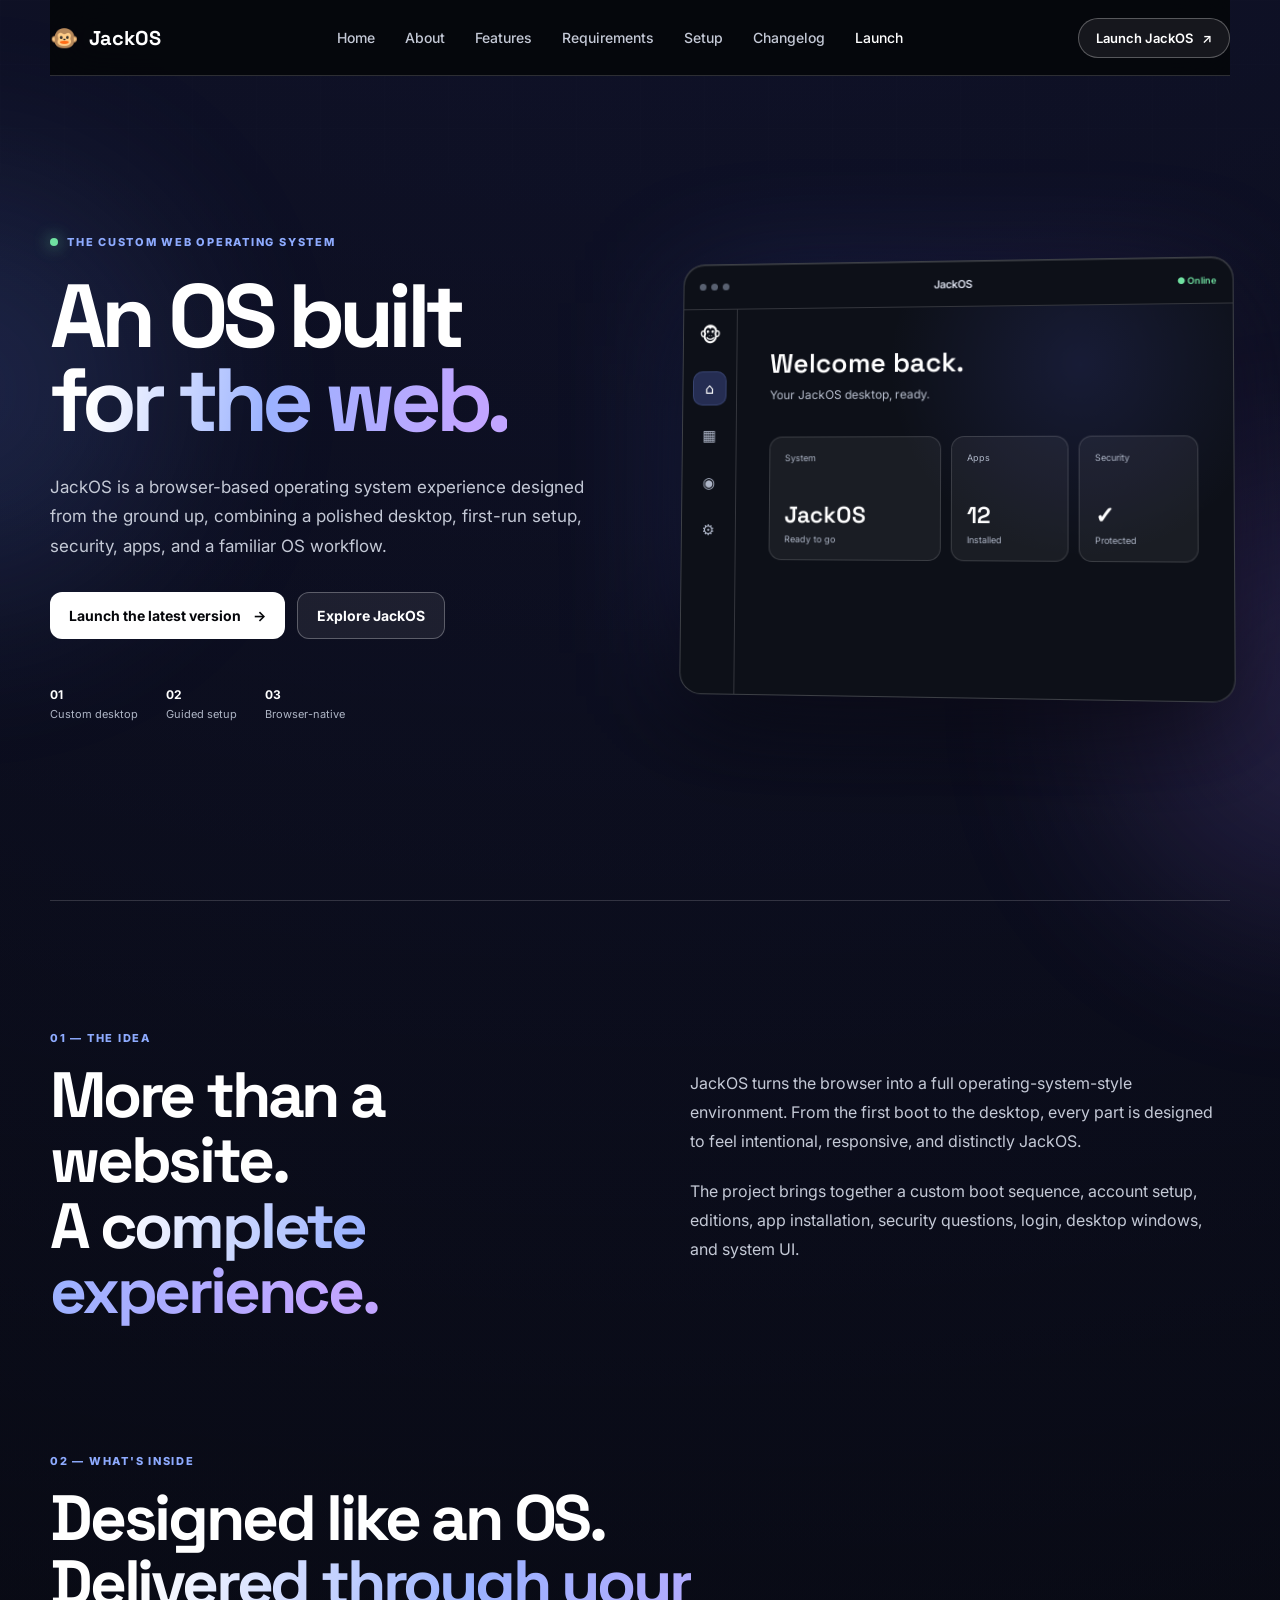
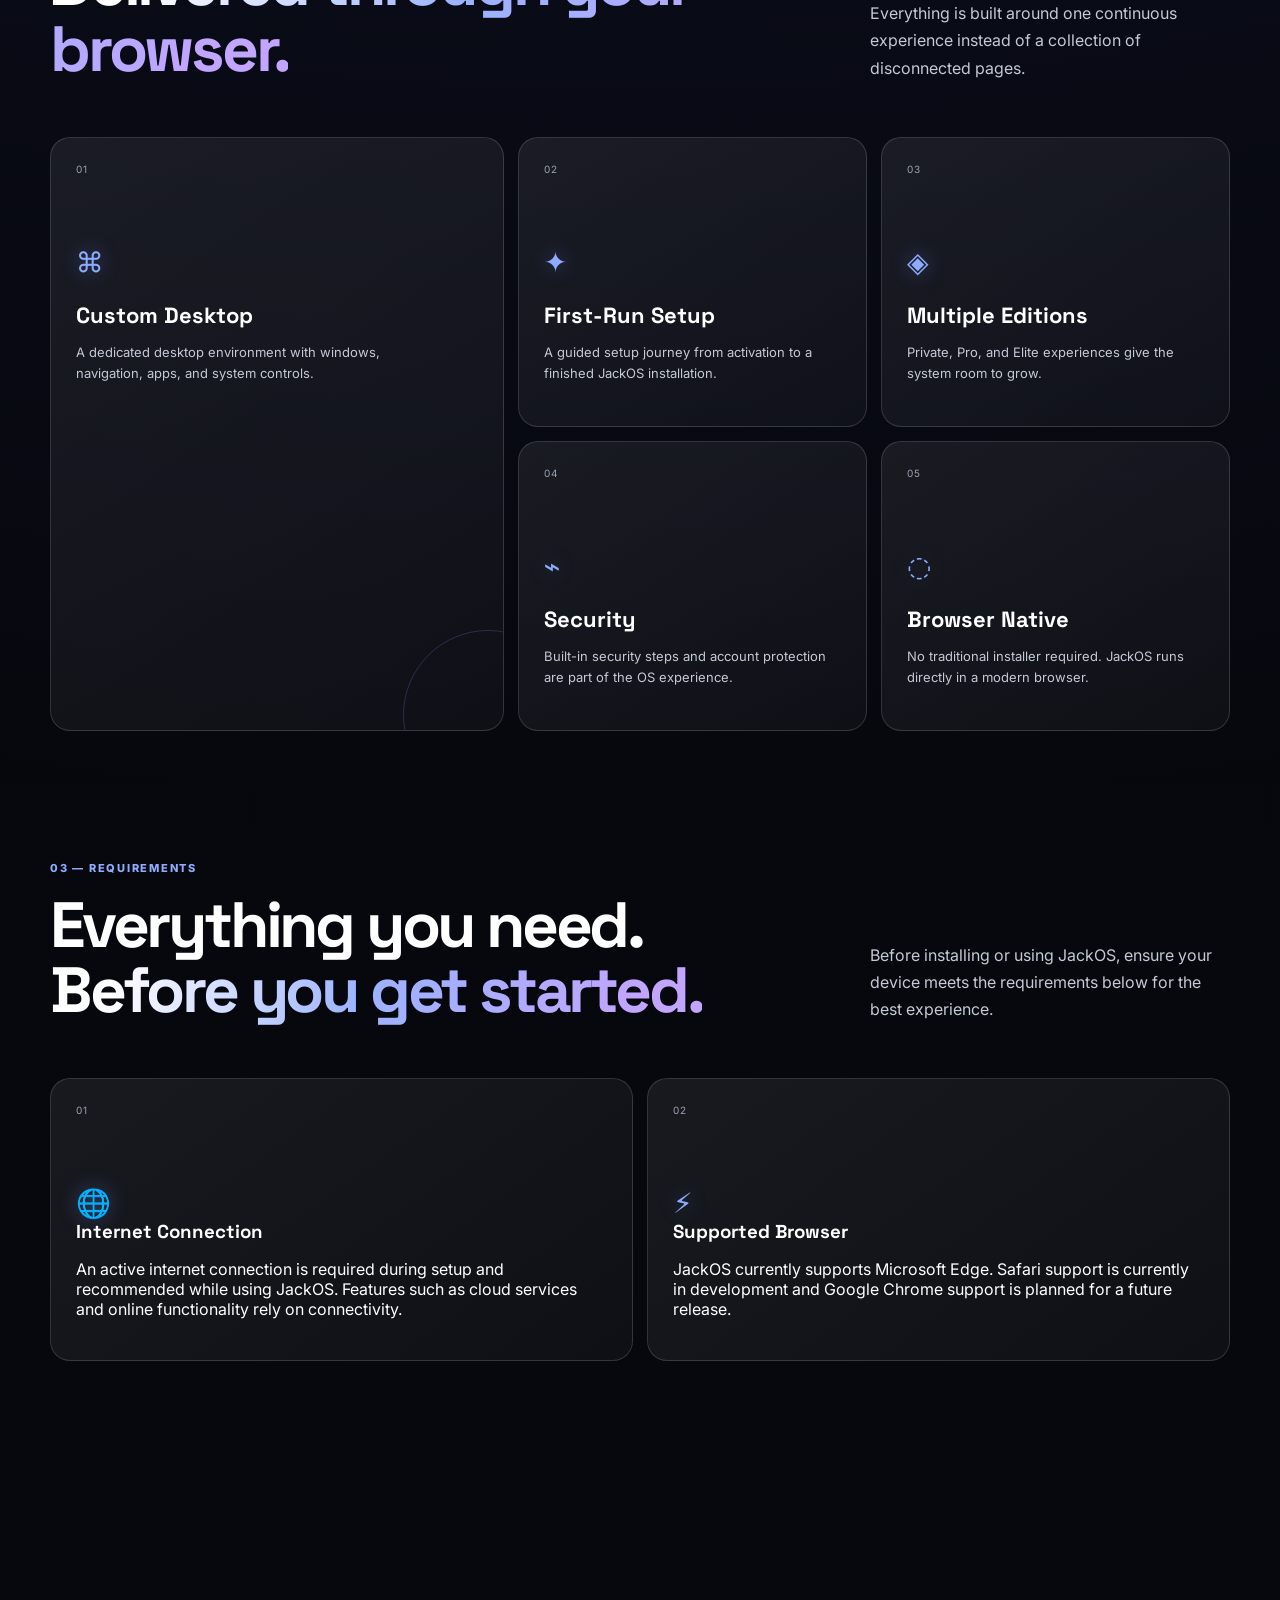
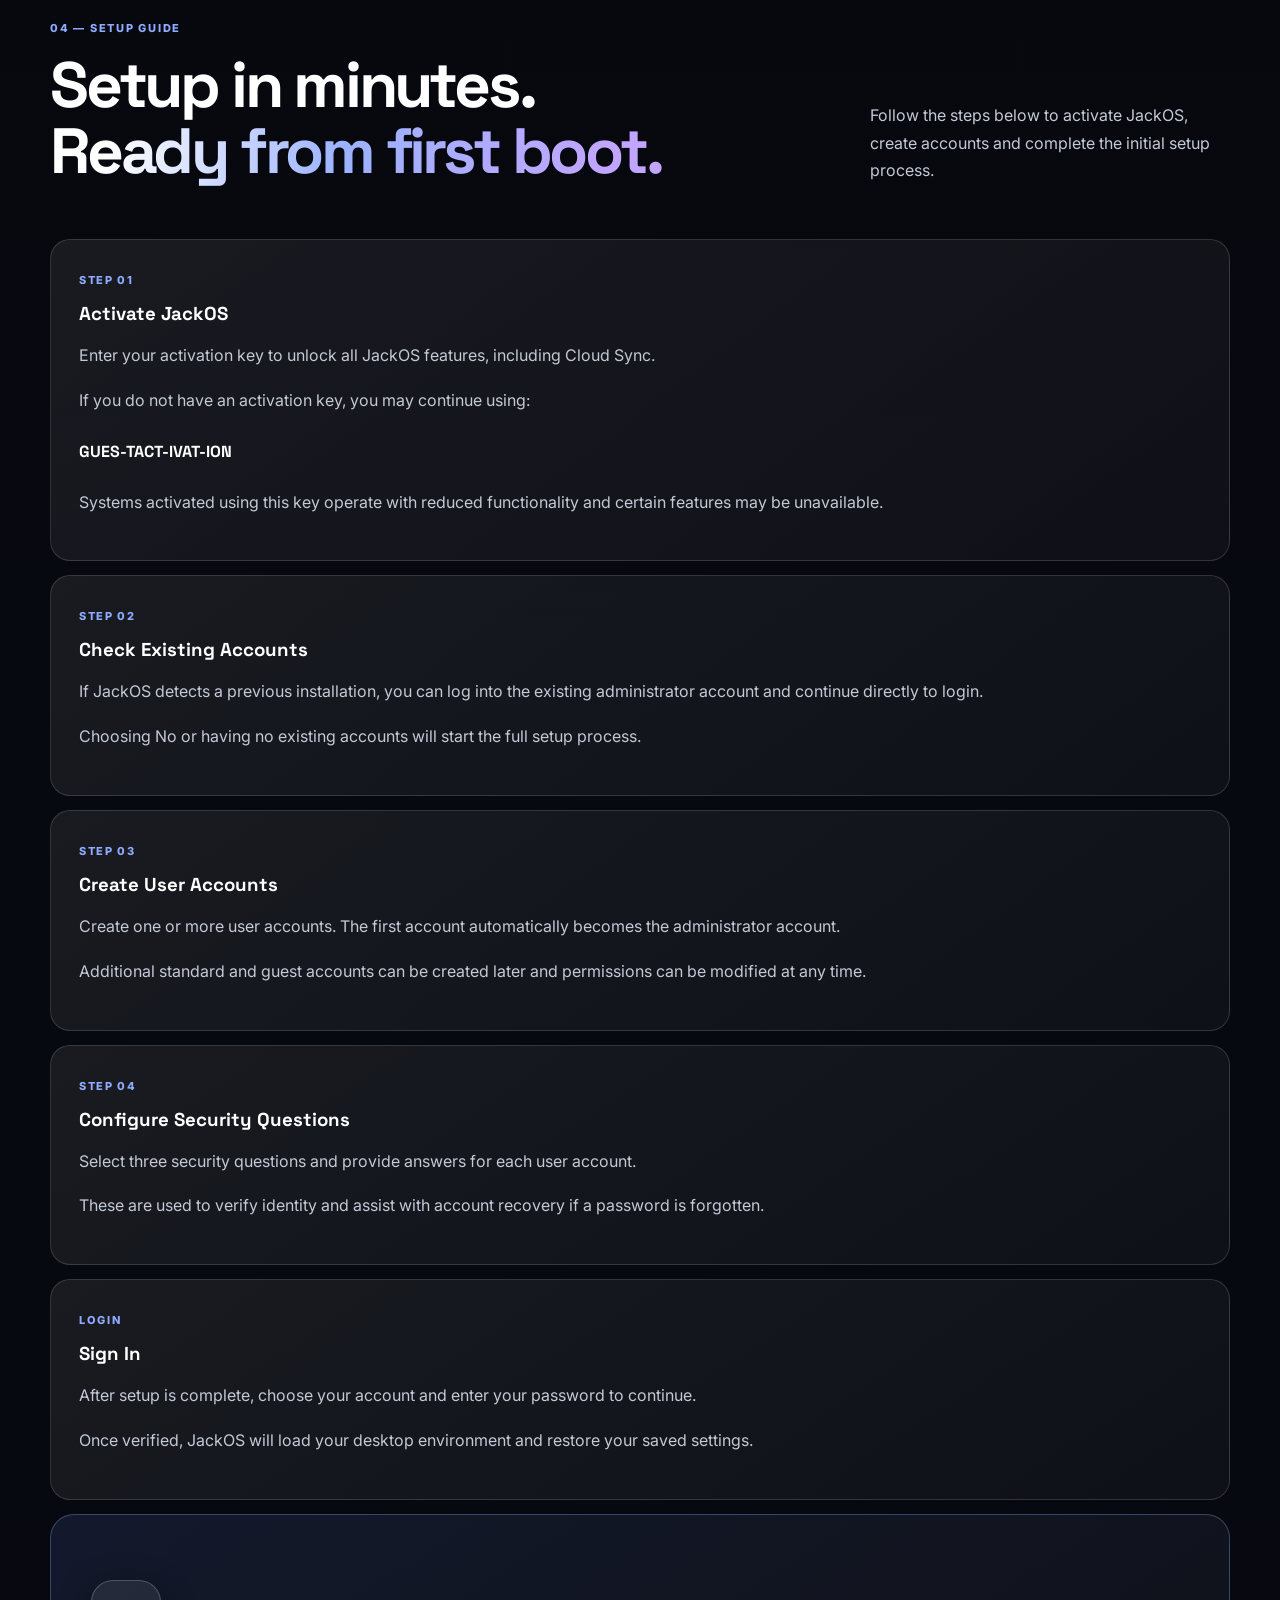
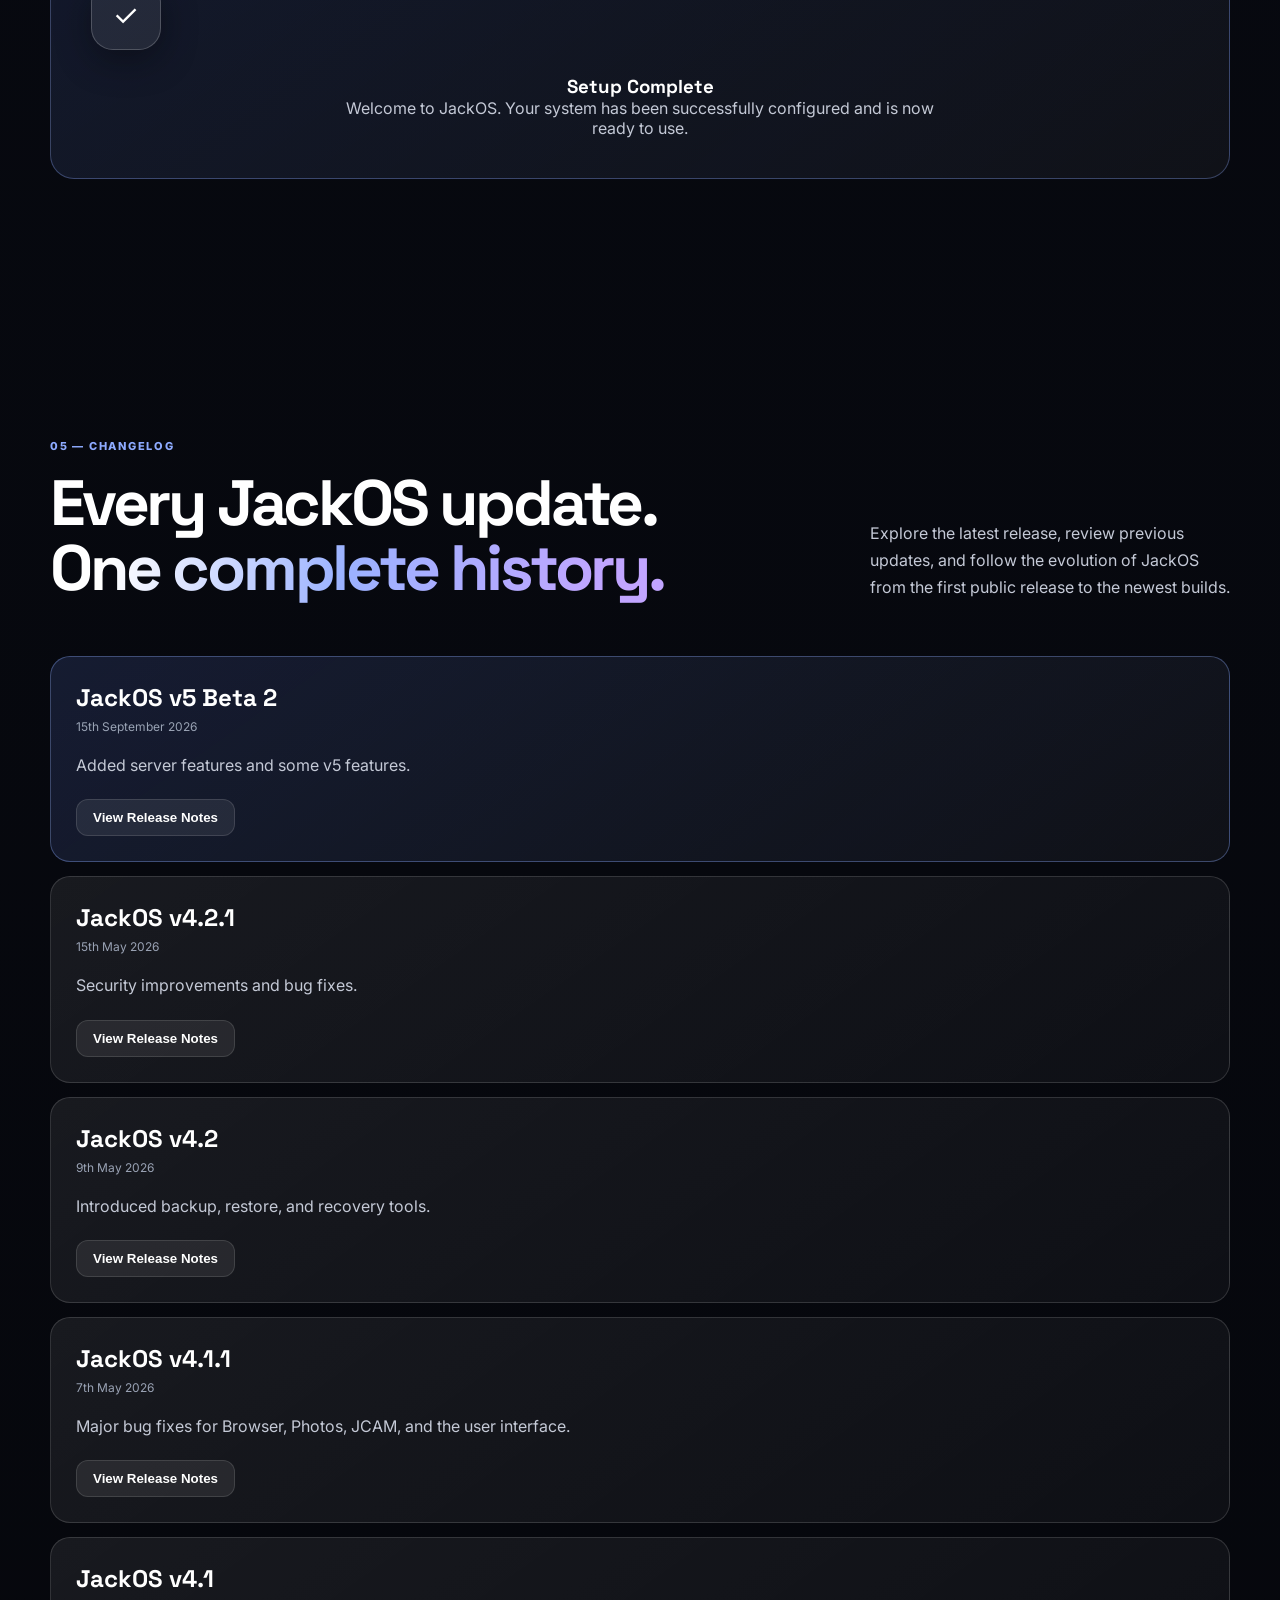
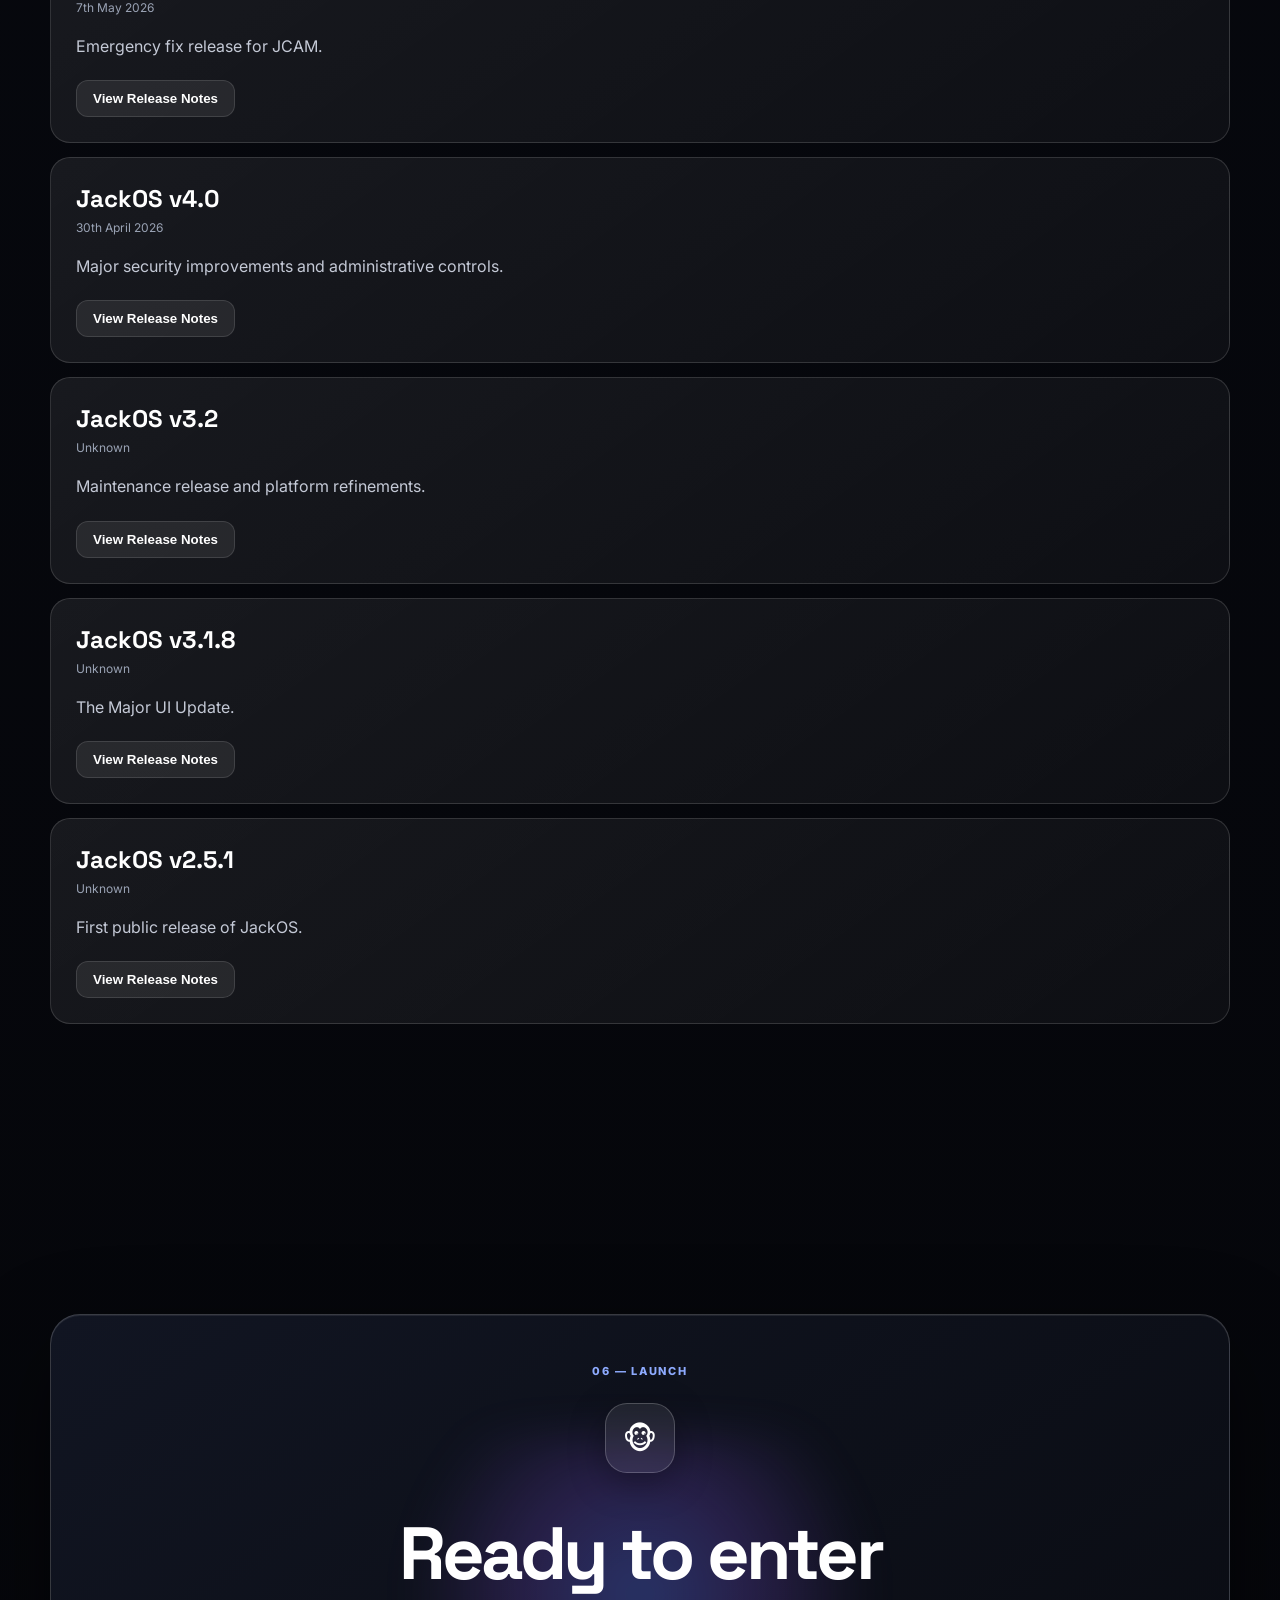
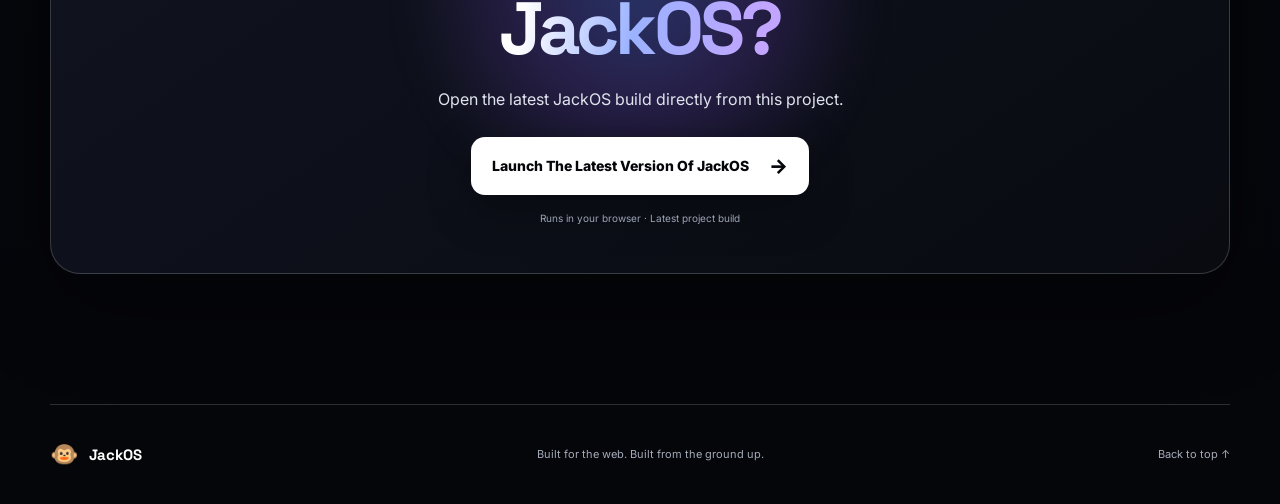
==== commit 0167e023: "JackOS v5.0" ====
--- a/index.html
+++ b/index.html
@@ -24,11 +24,13 @@
       <a href="#home" class="active">Home</a>
       <a href="#about">About</a>
       <a href="#features">Features</a>
+      <a href="#requirements">Requirements</a>
+      <a href="#setup">Setup</a>
       <a href="#changelog">Changelog</a>
       <a href="#launch">Launch</a>
     </nav>
 
-    <a class="nav-cta" href="#launch">Launch JackOS <span>↗</span></a>
+    <a class="nav-cta" href="JackOS-System-Files/JackOS.html">Launch JackOS <span>↗</span></a>
   </header>
 
   <main id="home">
@@ -178,8 +180,183 @@
         </article>
       </div>
     </section>
+    <section id="requirements" class="section requirements-section">
+
+  <div class="section-kicker">
+    03 — REQUIREMENTS
+  </div>
+
+  <div class="feature-heading">
+    <h2>
+      Everything you need.<br>
+      <span>Before you get started.</span>
+    </h2>
+
+    <p>
+      Before installing or using JackOS, ensure your device meets
+      the requirements below for the best experience.
+    </p>
+  </div>
+
+  <div class="requirements-grid">
+
+    <article class="requirement-card">
+      <div class="feature-number">01</div>
+
+      <div class="feature-icon">🌐</div>
+
+      <h3>Internet Connection</h3>
+
+      <p>
+        An active internet connection is required during setup and
+        recommended while using JackOS. Features such as cloud
+        services and online functionality rely on connectivity.
+      </p>
+    </article>
+
+    <article class="requirement-card">
+      <div class="feature-number">02</div>
+
+      <div class="feature-icon">⚡</div>
+
+      <h3>Supported Browser</h3>
+
+      <p>
+        JackOS currently supports Microsoft Edge. Safari support
+        is currently in development and Google Chrome support is
+        planned for a future release.
+      </p>
+    </article>
+
+  </div>
+
+</section>
+<section id="setup" class="section setup-section">
+
+  <div class="section-kicker">
+    04 — SETUP GUIDE
+  </div>
+
+  <div class="feature-heading">
+    <h2>
+      Setup in minutes.<br>
+      <span>Ready from first boot.</span>
+    </h2>
+
+    <p>
+      Follow the steps below to activate JackOS, create accounts
+      and complete the initial setup process.
+    </p>
+  </div>
+
+  <div class="setup-timeline">
+
+    <div class="setup-card">
+      <span class="setup-step">STEP 01</span>
+
+      <h3>Activate JackOS</h3>
+
+      <p>
+        Enter your activation key to unlock all JackOS features,
+        including Cloud Sync.
+      </p>
+
+      <p>
+        If you do not have an activation key, you may continue
+        using:
+      </p>
+
+      <strong>GUES-TACT-IVAT-ION</strong>
+
+      <p>
+        Systems activated using this key operate with reduced
+        functionality and certain features may be unavailable.
+      </p>
+    </div>
+
+    <div class="setup-card">
+      <span class="setup-step">STEP 02</span>
+
+      <h3>Check Existing Accounts</h3>
+
+      <p>
+        If JackOS detects a previous installation, you can log
+        into the existing administrator account and continue
+        directly to login.
+      </p>
+
+      <p>
+        Choosing No or having no existing accounts will start
+        the full setup process.
+      </p>
+    </div>
+
+    <div class="setup-card">
+      <span class="setup-step">STEP 03</span>
+
+      <h3>Create User Accounts</h3>
+
+      <p>
+        Create one or more user accounts. The first account
+        automatically becomes the administrator account.
+      </p>
+
+      <p>
+        Additional standard and guest accounts can be created
+        later and permissions can be modified at any time.
+      </p>
+    </div>
+
+    <div class="setup-card">
+      <span class="setup-step">STEP 04</span>
+
+      <h3>Configure Security Questions</h3>
+
+      <p>
+        Select three security questions and provide answers for
+        each user account.
+      </p>
+
+      <p>
+        These are used to verify identity and assist with account
+        recovery if a password is forgotten.
+      </p>
+    </div>
+
+    <div class="setup-card">
+      <span class="setup-step">LOGIN</span>
+
+      <h3>Sign In</h3>
+
+      <p>
+        After setup is complete, choose your account and enter
+        your password to continue.
+      </p>
+
+      <p>
+        Once verified, JackOS will load your desktop environment
+        and restore your saved settings.
+      </p>
+    </div>
+
+    <div class="setup-complete">
+
+      <div class="launch-icon">✓</div>
+
+      <h3>Setup Complete</h3>
+
+      <p>
+        Welcome to JackOS. Your system has been successfully
+        configured and is now ready to use.
+      </p>
+
+    </div>
+
+  </div>
+
+</section>
 <section id="changelog" class="section">
-  <div class="section-kicker">03 — CHANGELOG</div>
+  <div class="section-kicker">05 — CHANGELOG</div>
 
   <div class="feature-heading">
     <h2>
@@ -202,7 +379,7 @@
       <div class="launch-panel">
         <div class="launch-aura"></div>
 
-        <div class="section-kicker">04 — LAUNCH</div>
+        <div class="section-kicker">06 — LAUNCH</div>
 
         <div class="launch-icon">🐵</div>
 
--- a/style.css
+++ b/style.css
@@ -925,6 +925,9 @@
   .feature-grid {
     grid-template-columns: 1fr;
   }
+  .requirements-grid {
+  grid-template-columns: 1fr;
+  }
 
   .feature-large {
     grid-row: auto;
@@ -1101,4 +1104,145 @@
 }
 #changelog {
   padding: 130px 0;
+}
+/* =========================================================
+   REQUIREMENTS
+   ========================================================= */
+
+.requirements-section {
+  padding: 130px 0;
+}
+
+.requirements-grid {
+  display: grid;
+  grid-template-columns: repeat(2, 1fr);
+  gap: 14px;
+  margin-top: 55px;
+}
+
+.requirement-card {
+  min-height: 280px;
+
+  border: 1px solid rgba(255,255,255,.14);
+  border-radius: 20px;
+
+  padding: 25px;
+
+  background:
+    linear-gradient(
+      145deg,
+      rgba(255,255,255,.075),
+      rgba(255,255,255,.035)
+    );
+
+  transition:
+    transform .25s ease,
+    border-color .25s ease;
+}
+
+.requirement-card:hover {
+  transform: translateY(-4px);
+
+  border-color:
+    rgba(142,171,255,.45);
+}
+
+/* =========================================================
+   SETUP
+   ========================================================= */
+
+.setup-section {
+  padding: 130px 0;
+}
+
+.setup-timeline {
+  display: grid;
+  gap: 14px;
+  margin-top: 55px;
+}
+
+.setup-card {
+  border: 1px solid rgba(255,255,255,.14);
+
+  border-radius: 20px;
+
+  padding: 28px;
+
+  background:
+    linear-gradient(
+      145deg,
+      rgba(255,255,255,.075),
+      rgba(255,255,255,.035)
+    );
+
+  transition:
+    transform .25s ease,
+    border-color .25s ease;
+}
+
+.setup-card:hover {
+  transform: translateY(-4px);
+
+  border-color:
+    rgba(142,171,255,.45);
+}
+
+.setup-step {
+  color: var(--blue-bright);
+
+  font-size: 11px;
+
+  font-weight: 800;
+
+  letter-spacing: .15em;
+}
+
+.setup-card h3 {
+  margin-top: 14px;
+  margin-bottom: 15px;
+}
+
+.setup-card p {
+  color: var(--muted);
+
+  line-height: 1.8;
+}
+
+.setup-card strong {
+  display: inline-block;
+
+  margin: 10px 0;
+
+  color: white;
+
+  font-family:
+    "Space Grotesk",
+    sans-serif;
+}
+
+.setup-complete {
+  border: 1px solid rgba(142,171,255,.32);
+
+  border-radius: 24px;
+
+  padding: 40px;
+
+  text-align: center;
+
+  background:
+    linear-gradient(
+      145deg,
+      rgba(109,145,255,.12),
+      rgba(255,255,255,.04)
+    );
+}
+
+.setup-complete h3 {
+  margin-top: 20px;
+}
+
+.setup-complete p {
+  color: var(--muted);
+  max-width: 600px;
+  margin: 0 auto;
 }
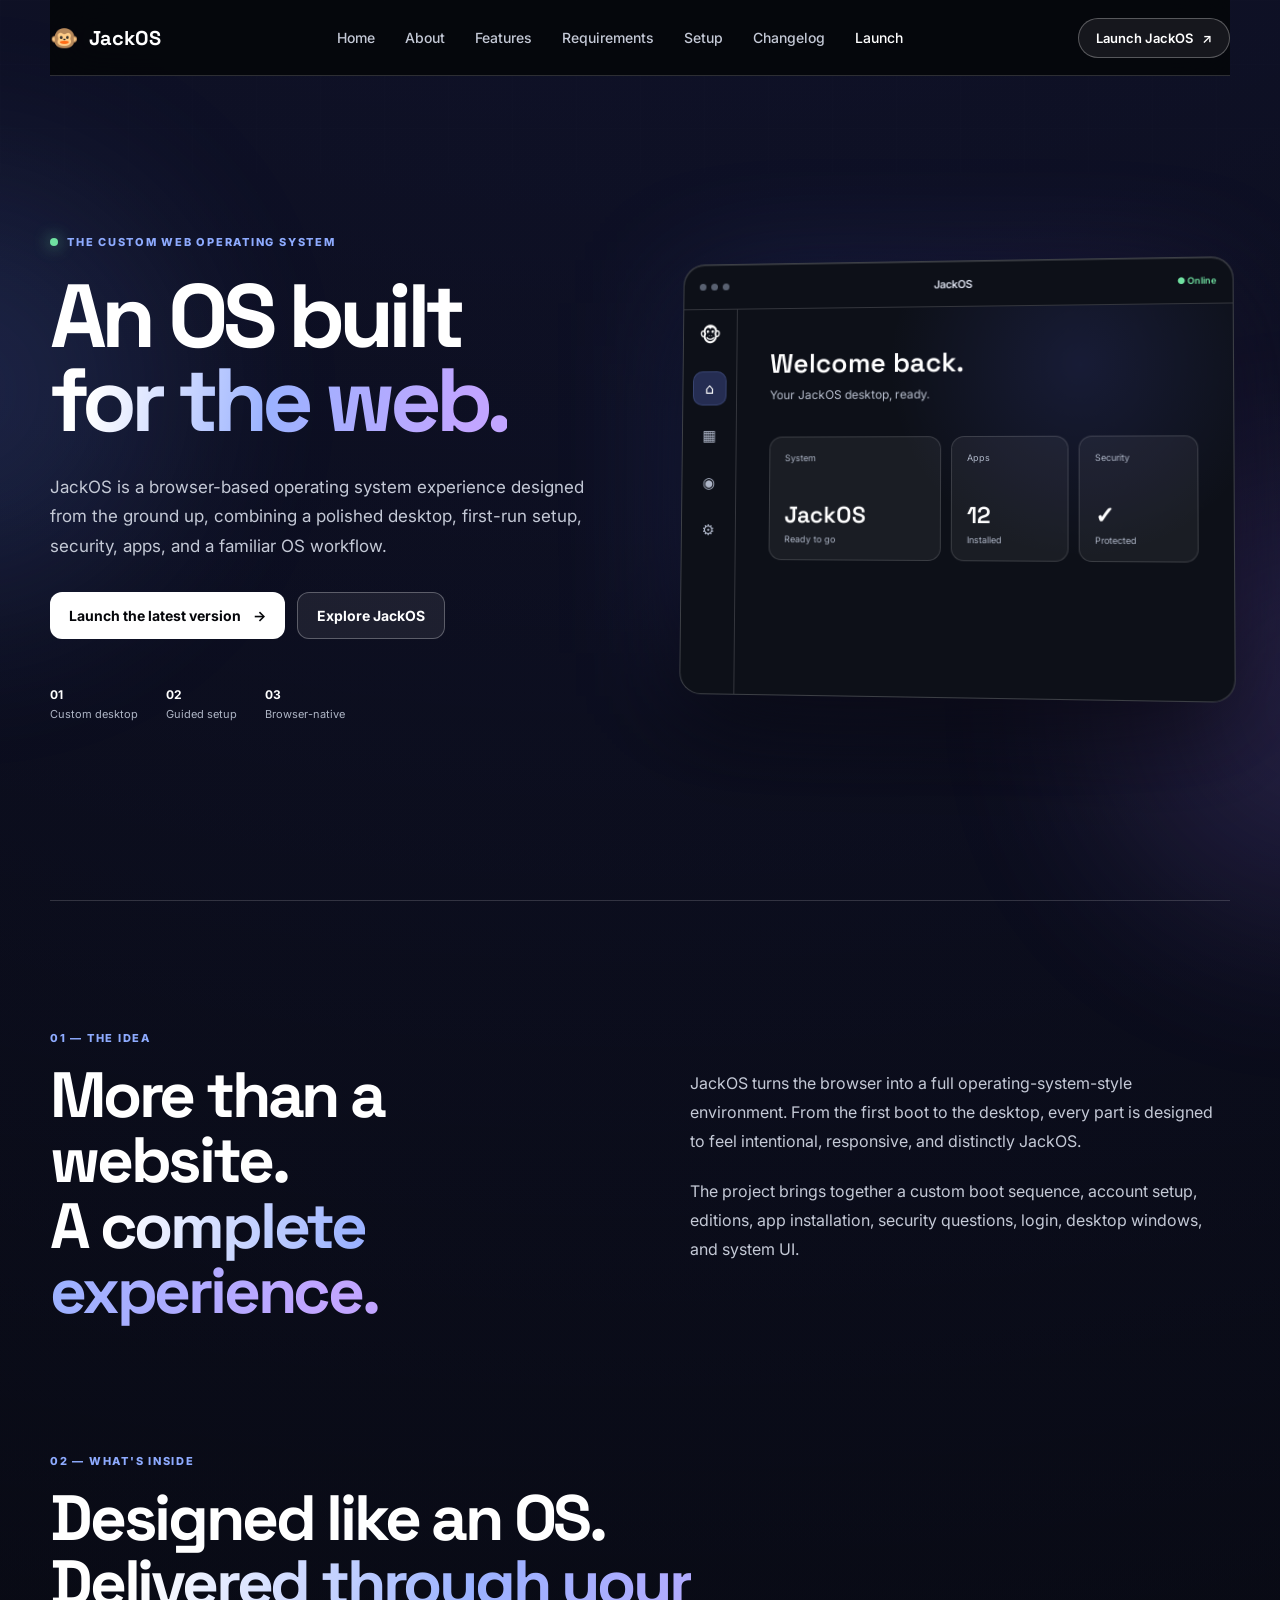
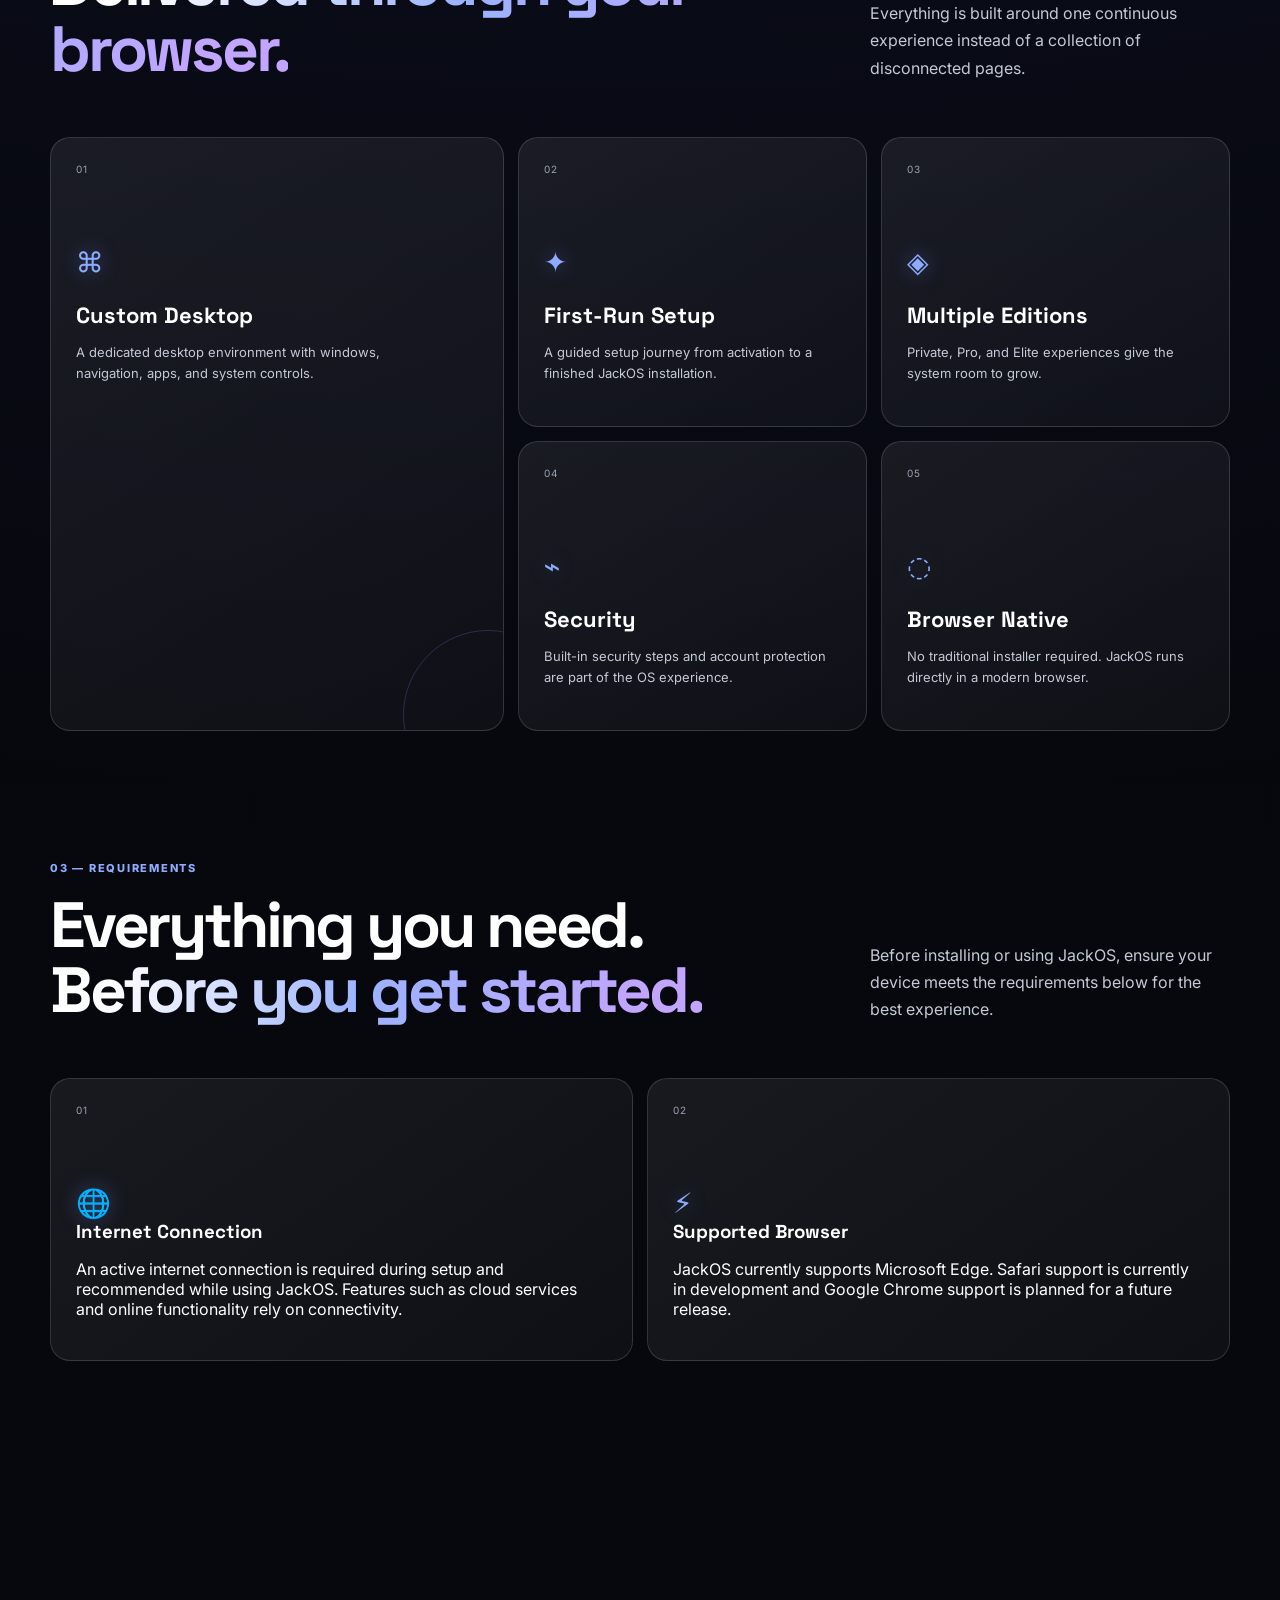
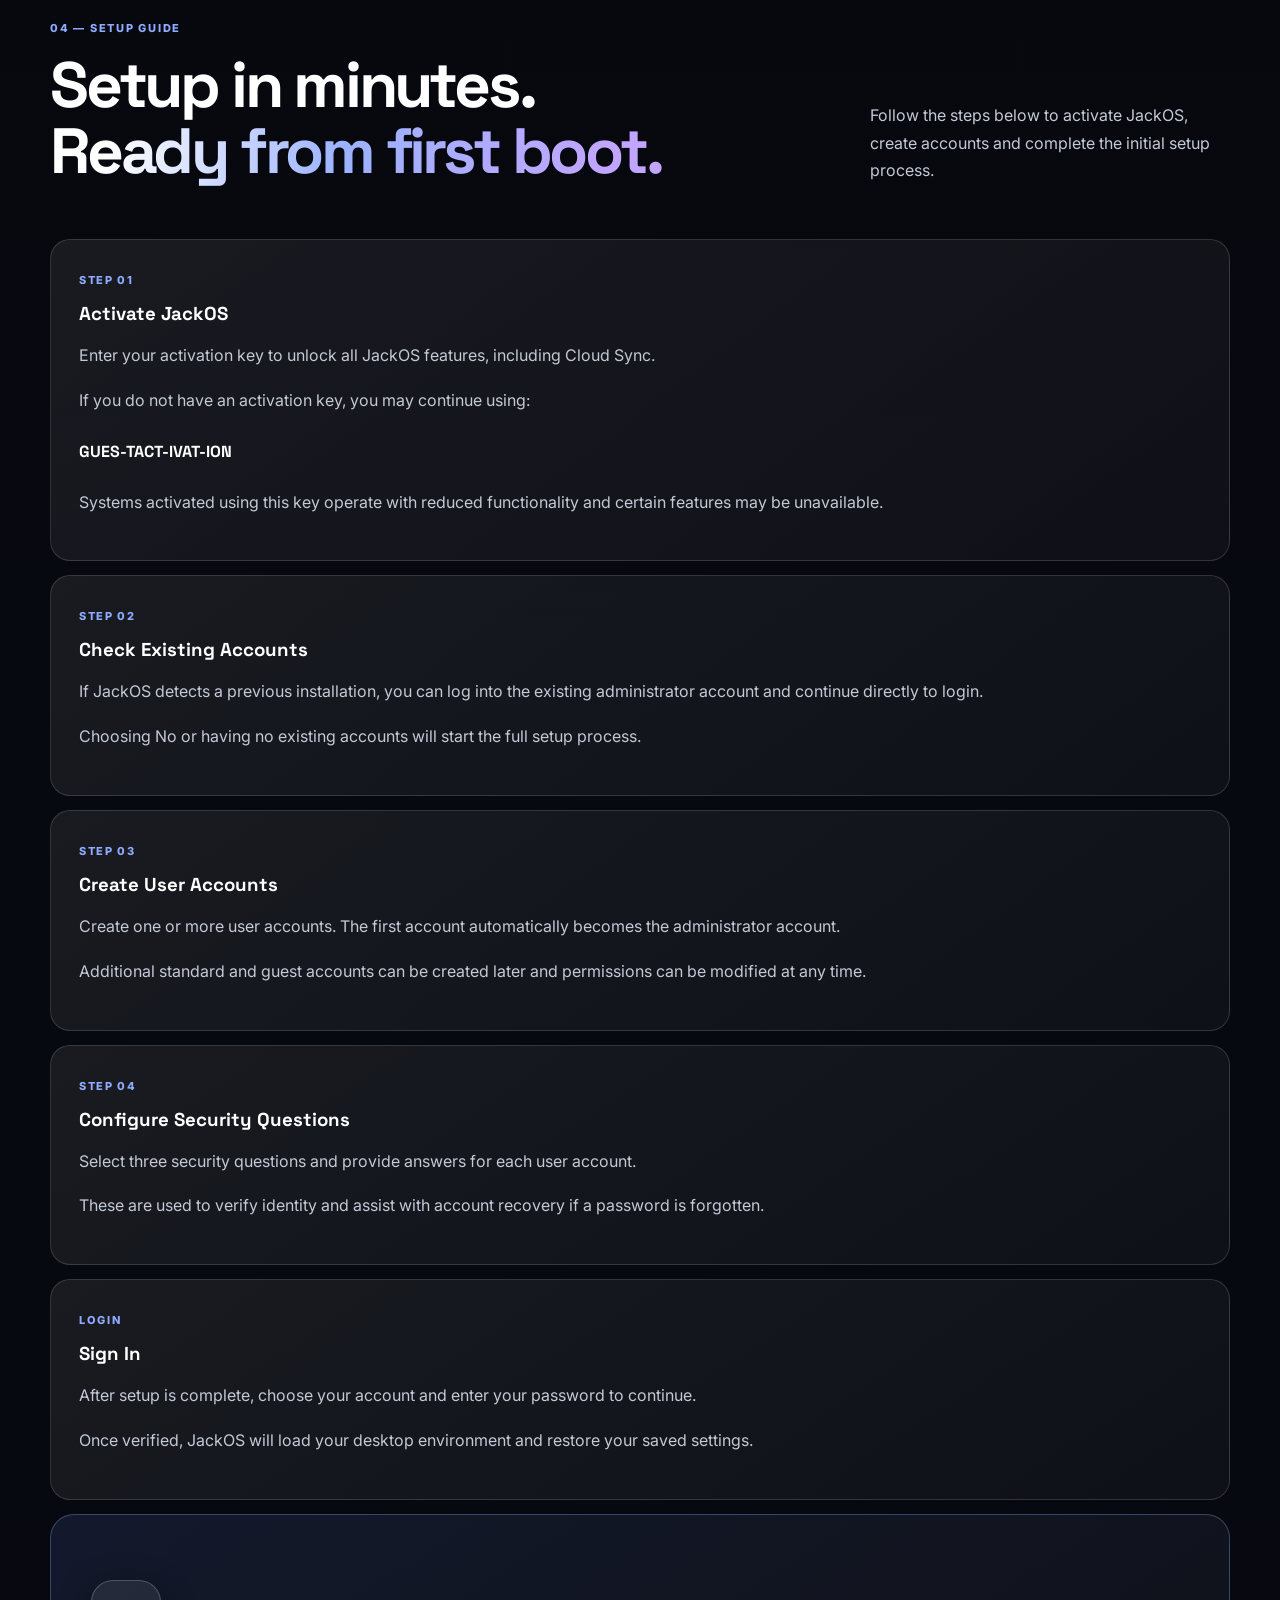
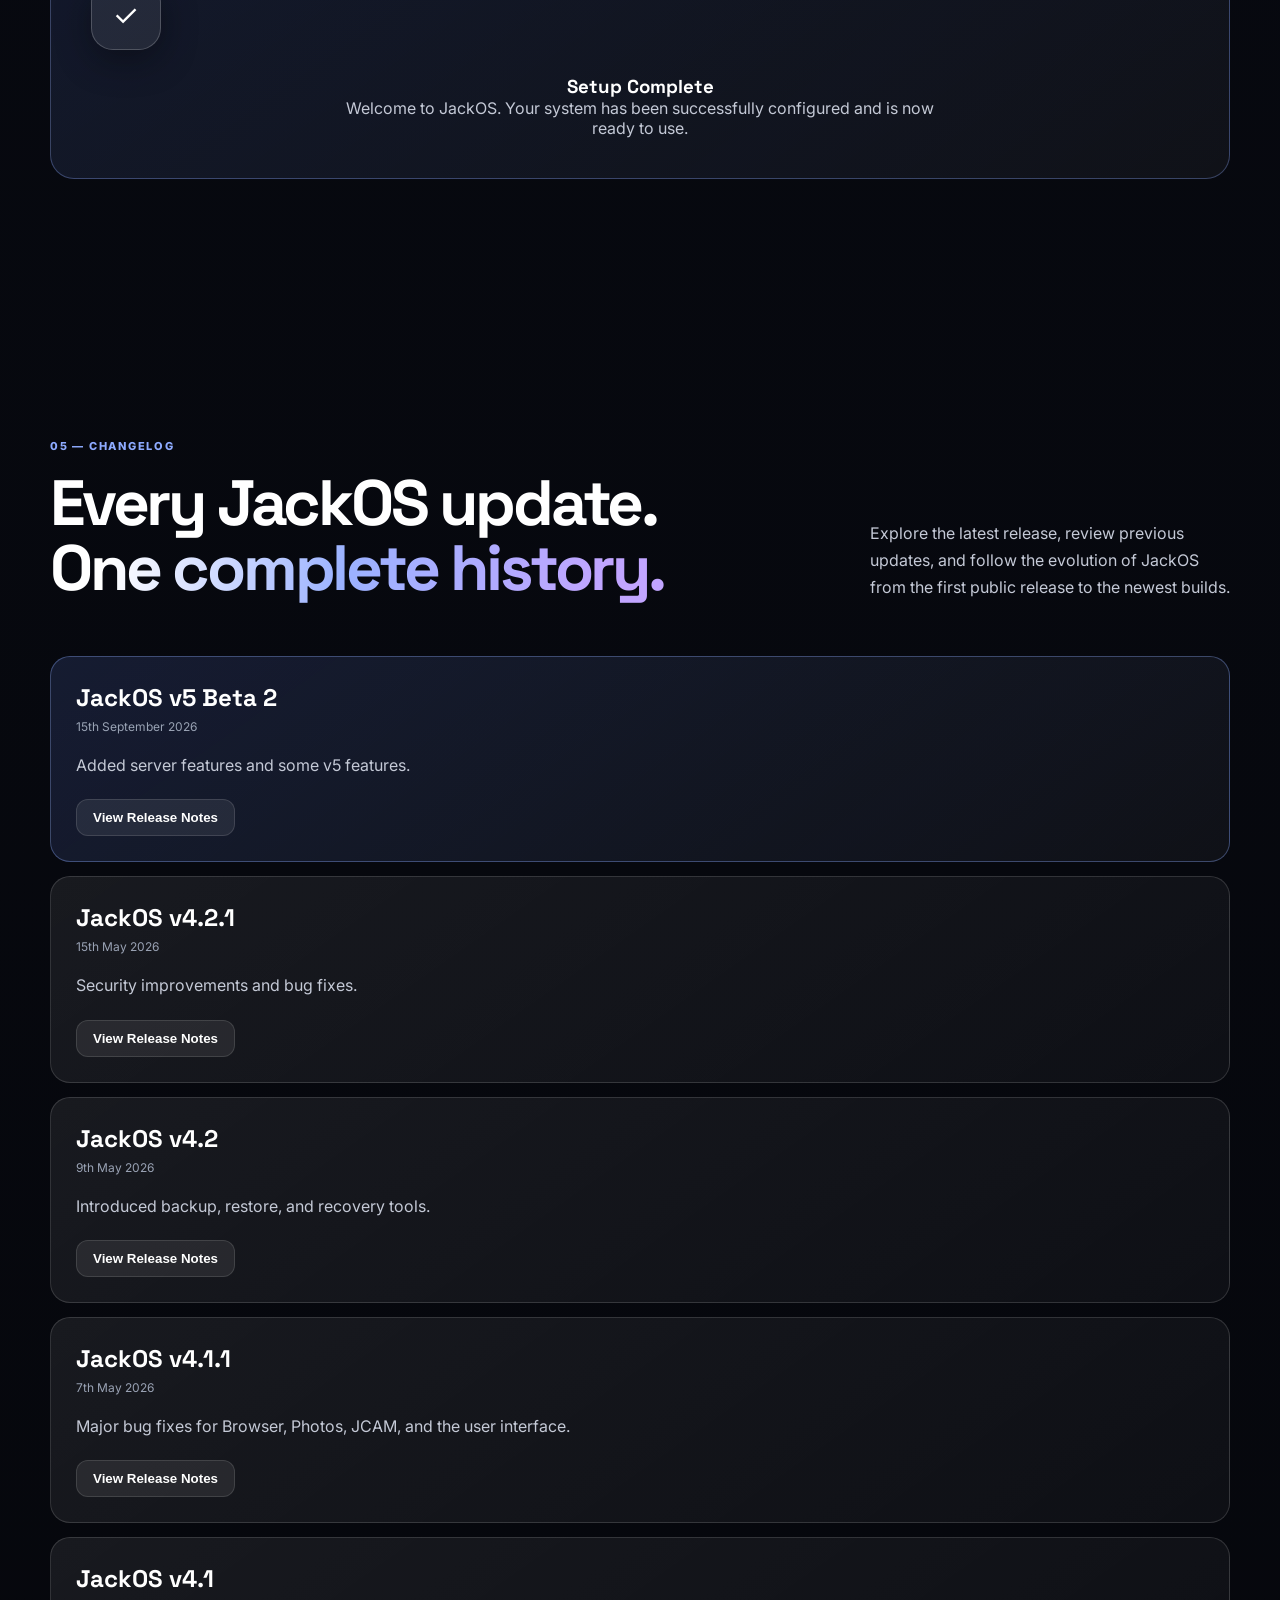
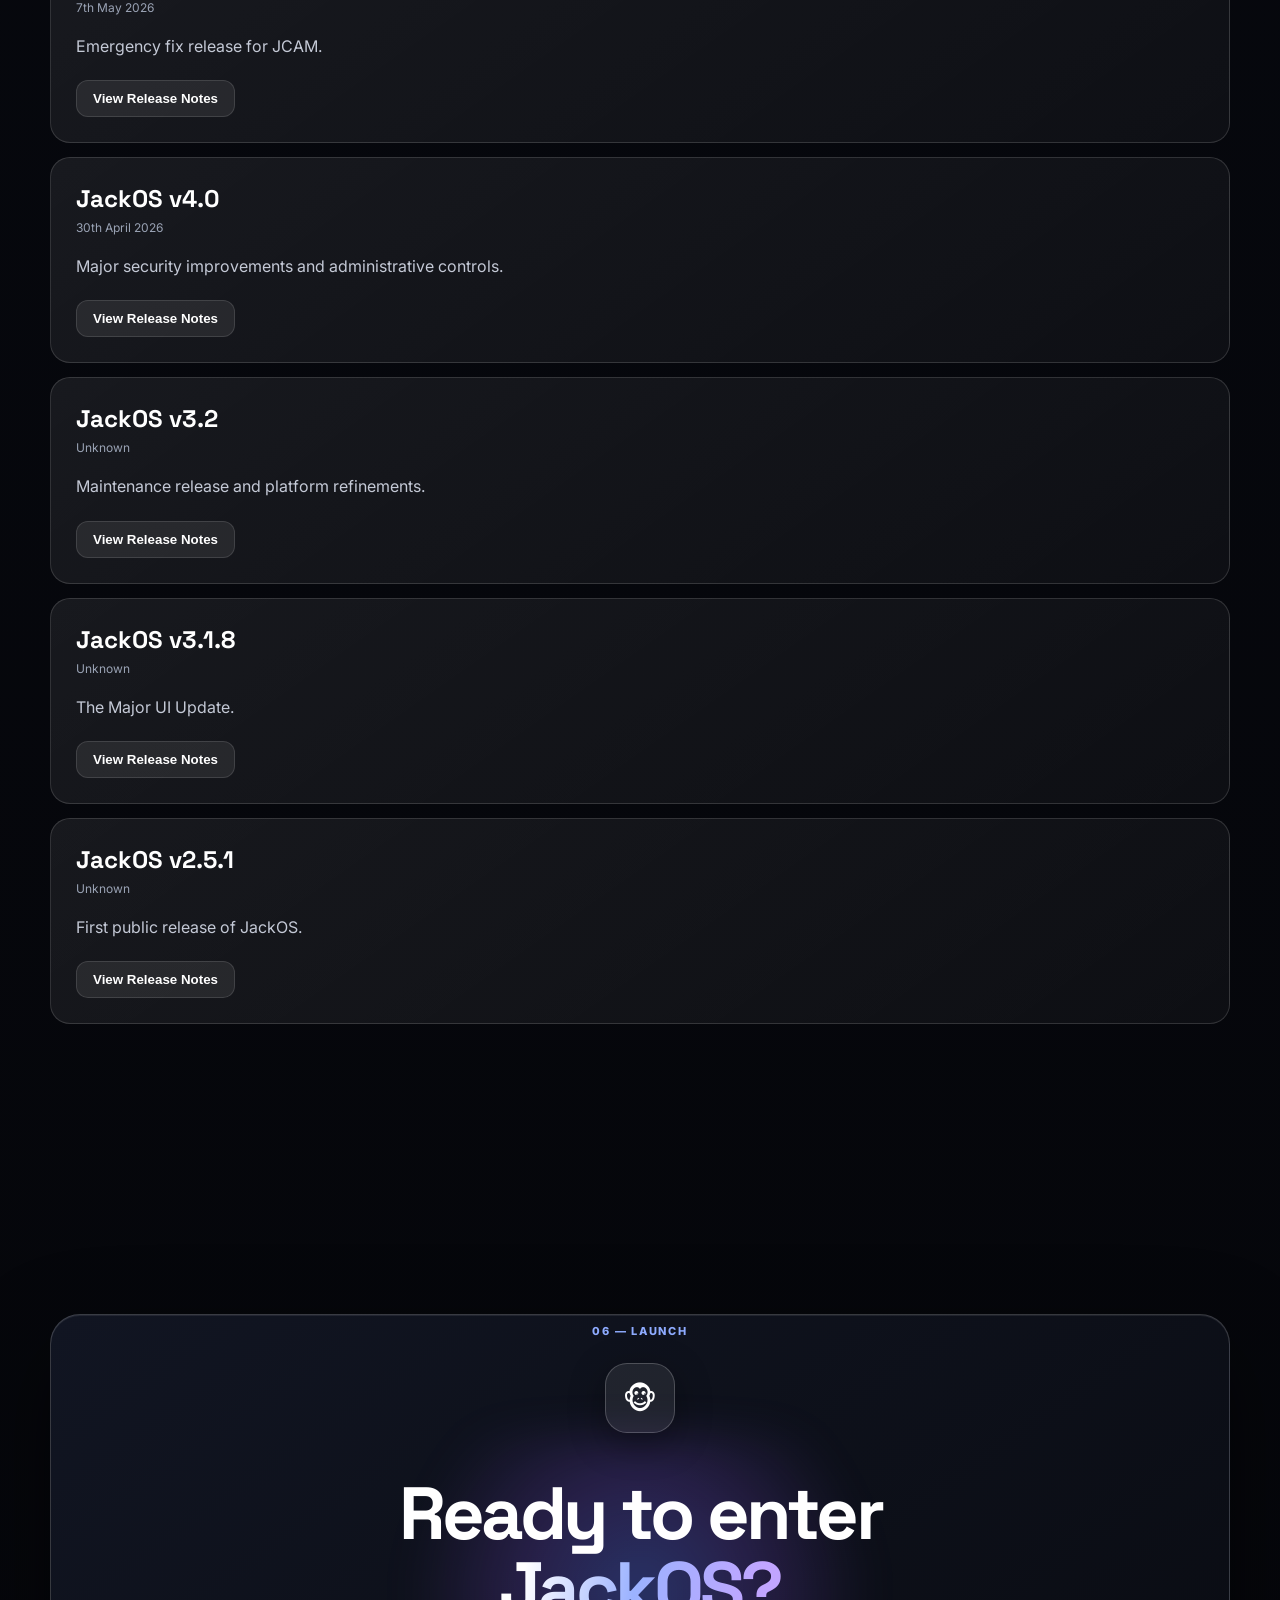
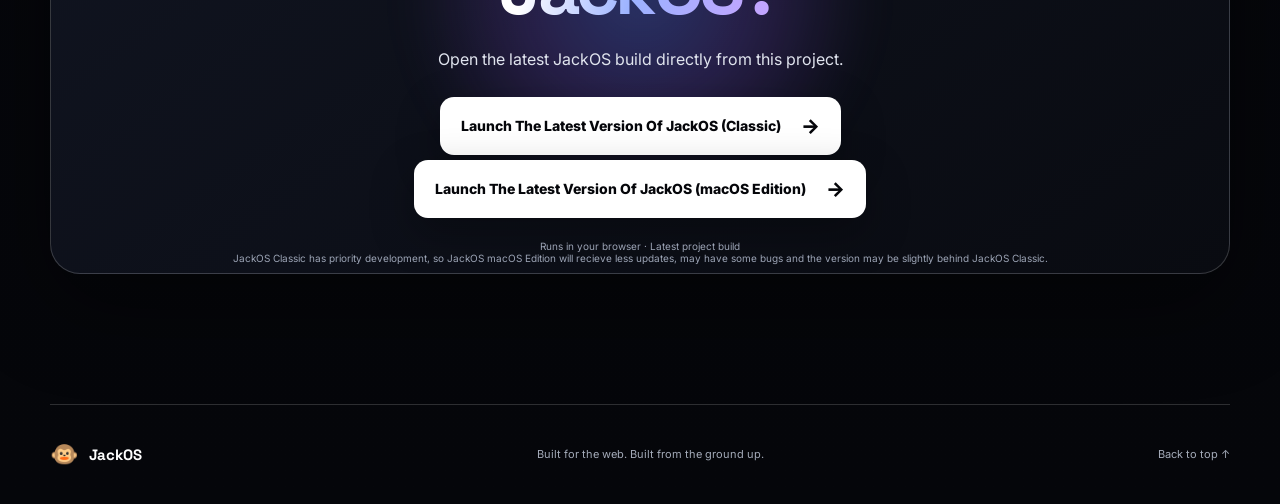
==== commit 5ae53530: "added JackOS macOS" ====
--- a/index.html
+++ b/index.html
@@ -30,7 +30,7 @@
       <a href="#launch">Launch</a>
     </nav>
 
-    <a class="nav-cta" href="JackOS-System-Files/JackOS.html">Launch JackOS <span>↗</span></a>
+    <a class="nav-cta" href="#launch">Launch JackOS <span>↗</span></a>
   </header>
 
   <main id="home">
@@ -389,12 +389,17 @@
 
         <a class="launch-button"
            href="JackOS-System-Files/JackOS.html">
-          <span>Launch The Latest Version Of JackOS</span>
+          <span>Launch The Latest Version Of JackOS (Classic)</span>
           <span class="launch-arrow">→</span>
         </a>
+        <a class="launch-button"
+           href="JackOS-macOS-System-Files/JackOS.html">
+          <span>Launch The Latest Version Of JackOS (macOS Edition)</span>
+          <span class="launch-arrow">→</span>
+        </a>
 
         <div class="launch-note">
-          Runs in your browser · Latest project build
+          Runs in your browser · Latest project build<br> JackOS Classic has priority development, so JackOS macOS Edition will recieve less updates, may have some bugs and the version may be slightly behind JackOS Classic.
         </div>
       </div>
     </section>
--- a/style.css
+++ b/style.css
@@ -812,6 +812,8 @@
 
   gap: 20px;
 
+  margin-bottom: 5px;
+
   background: #ffffff;
 
   color: #05060a;
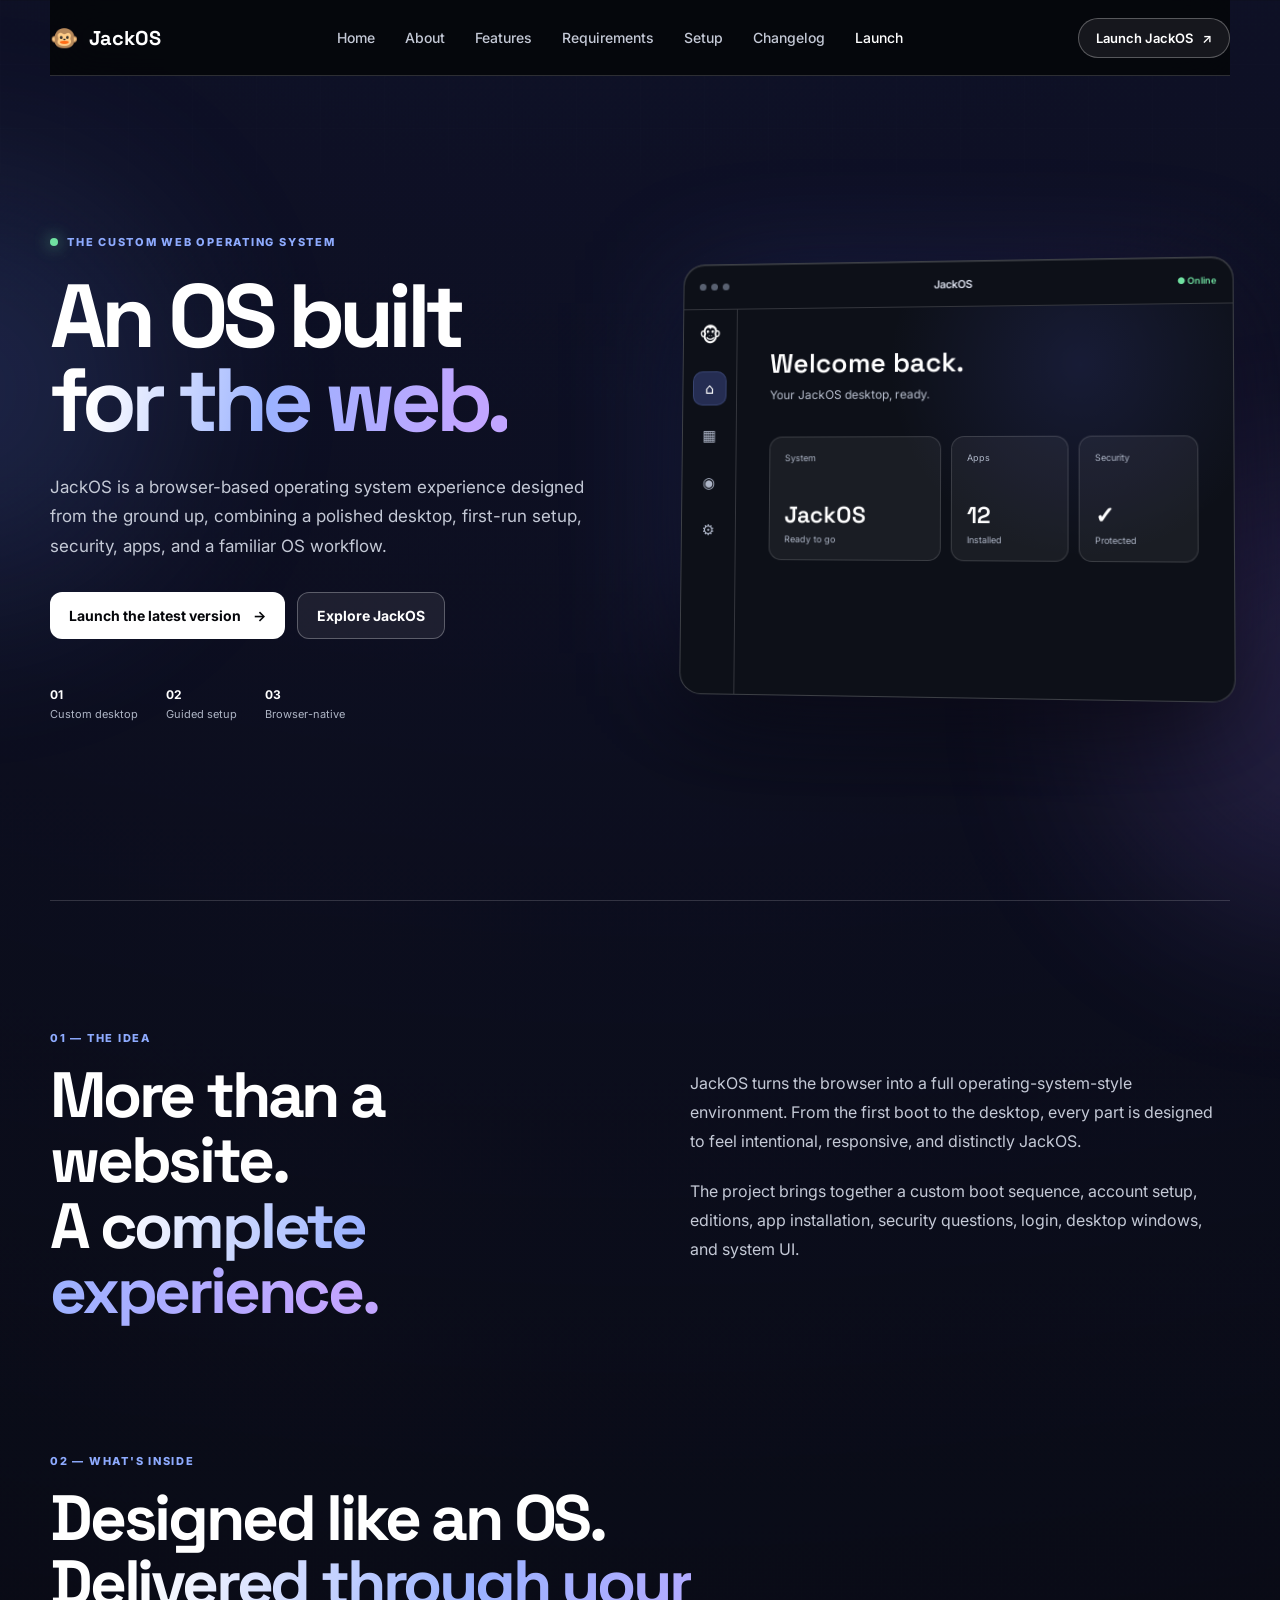
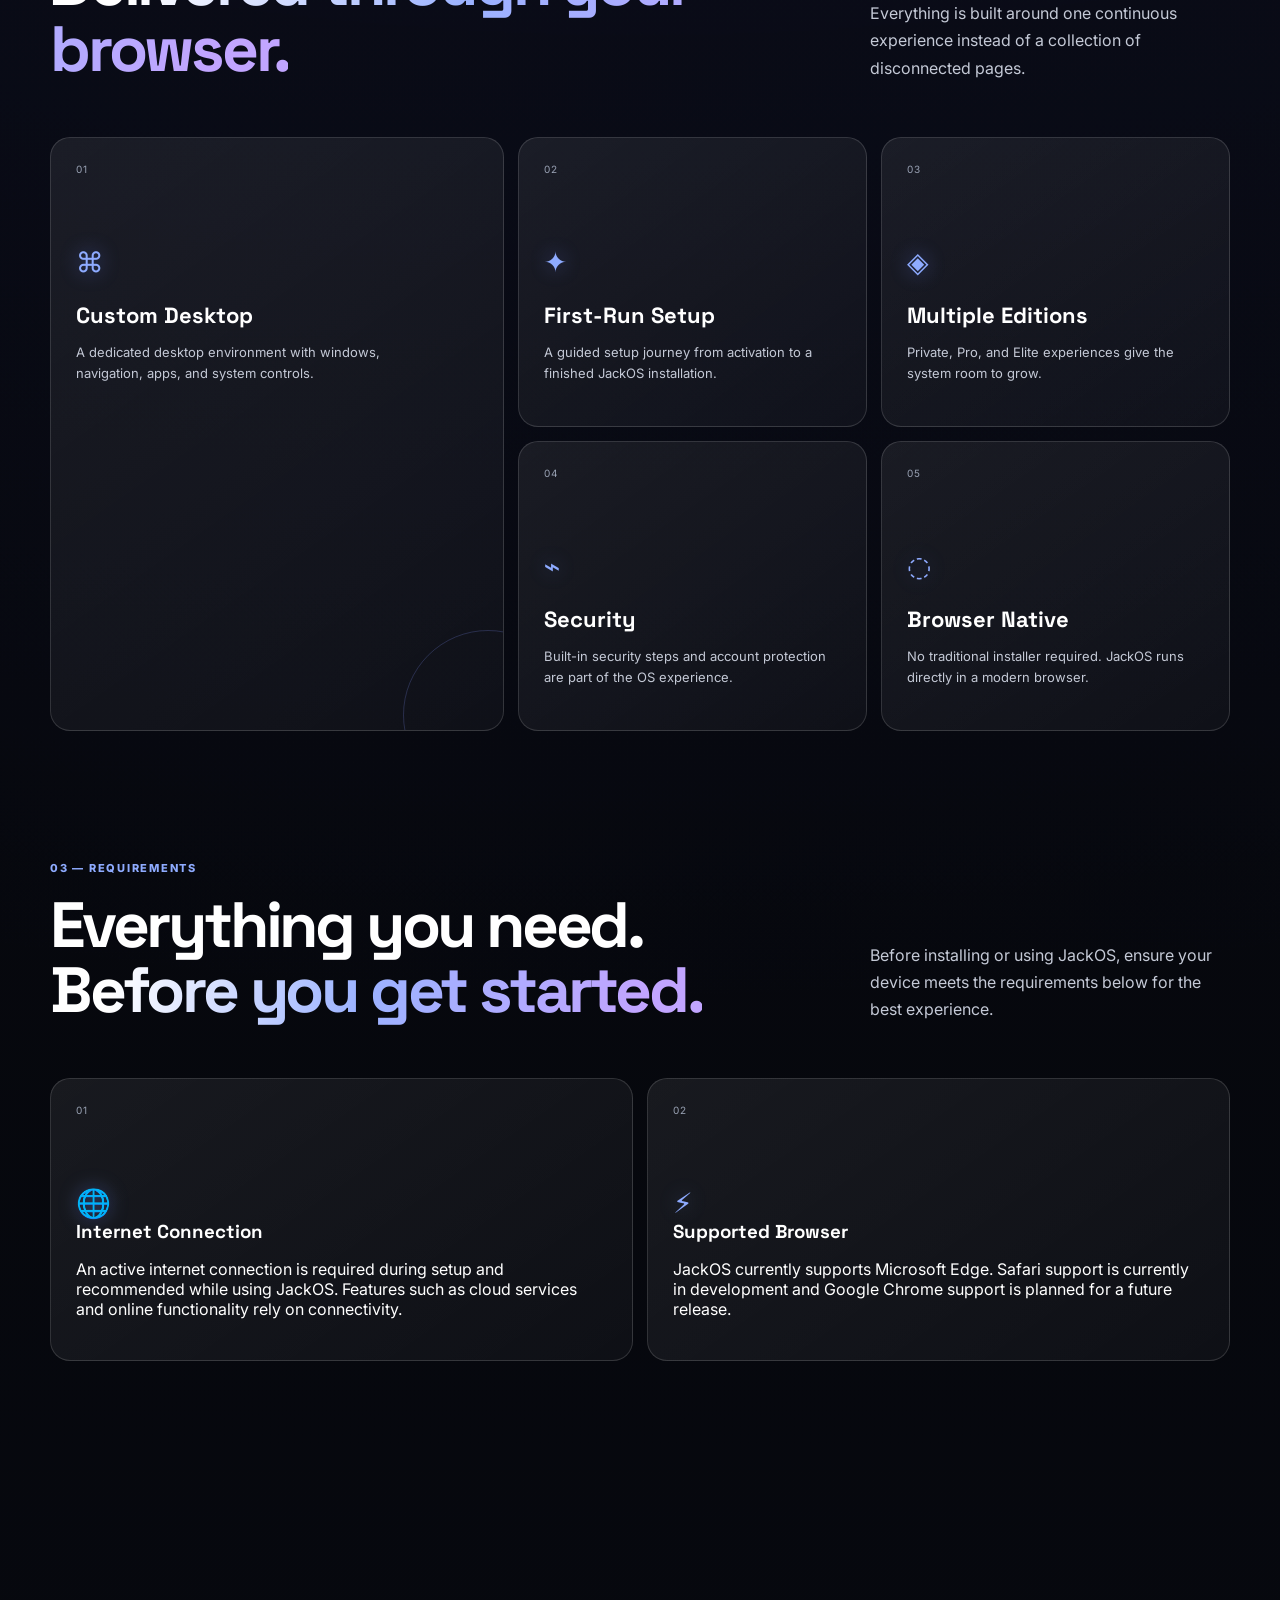
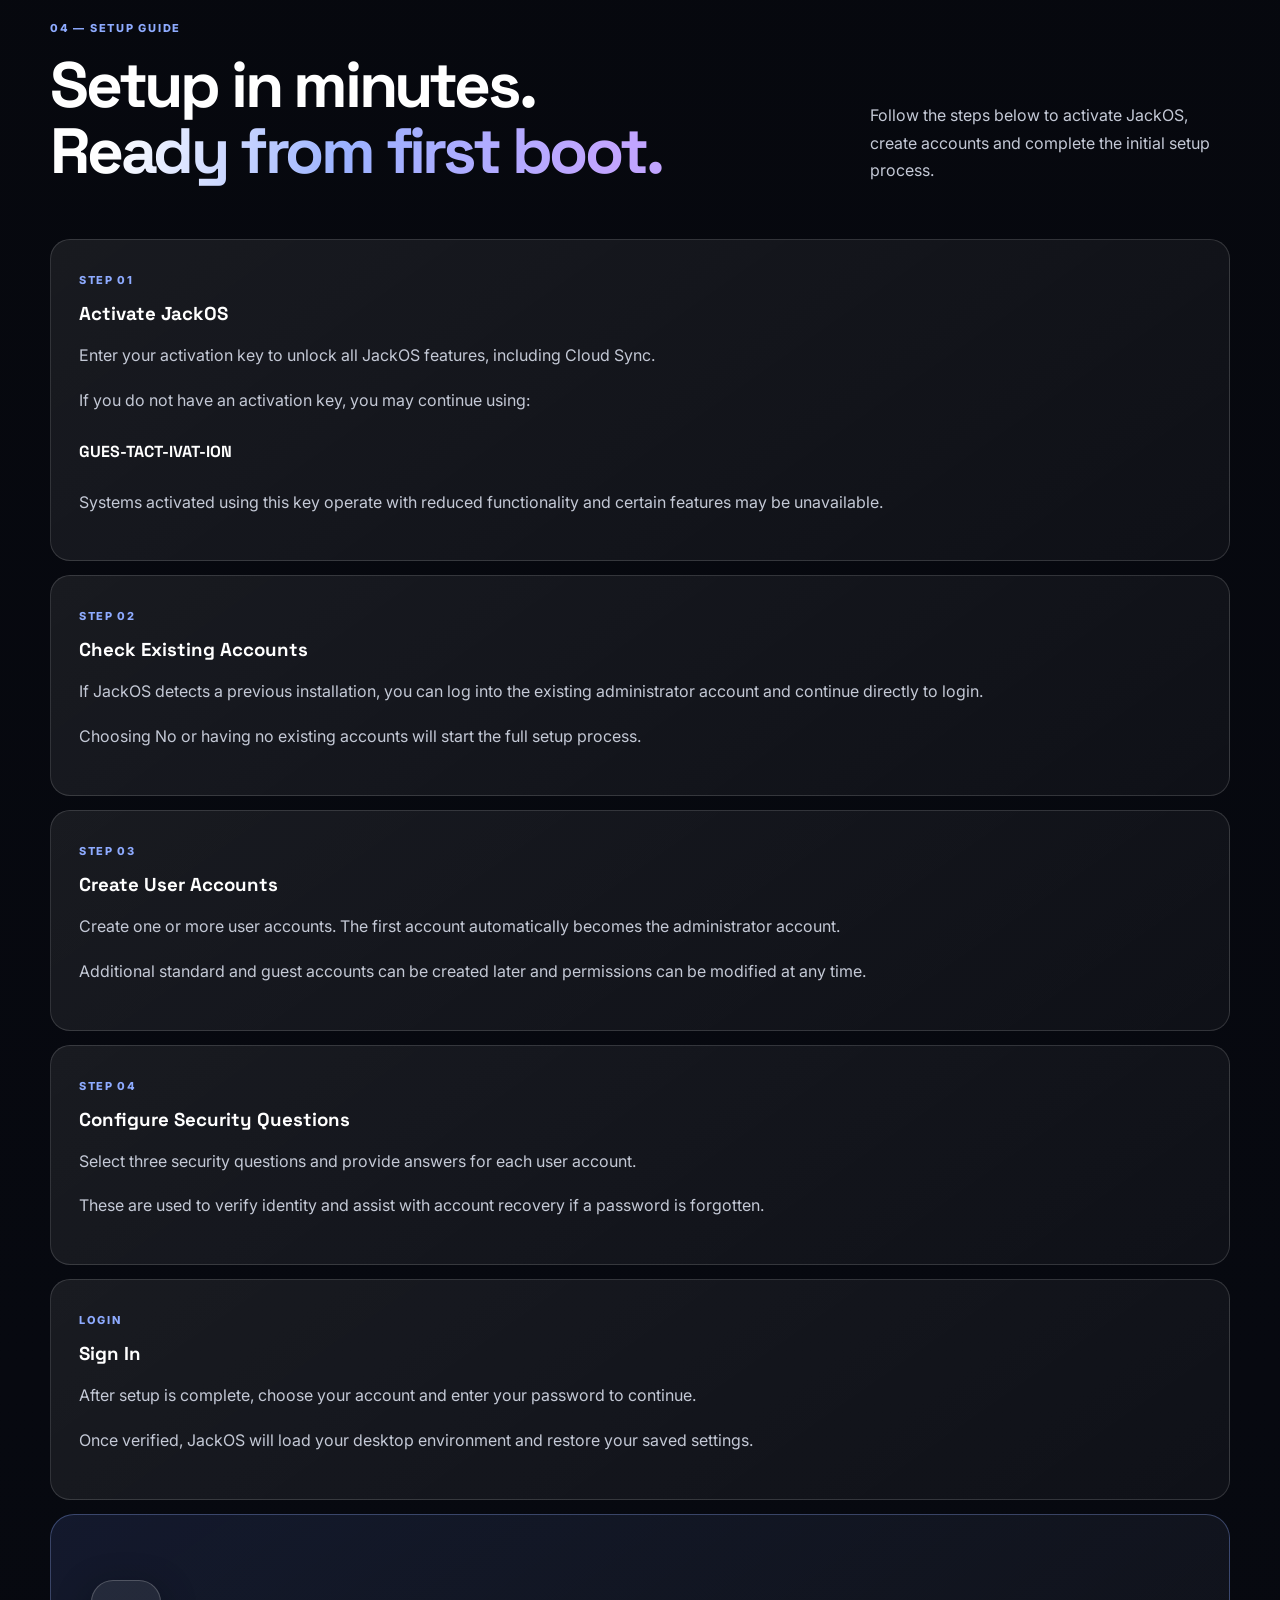
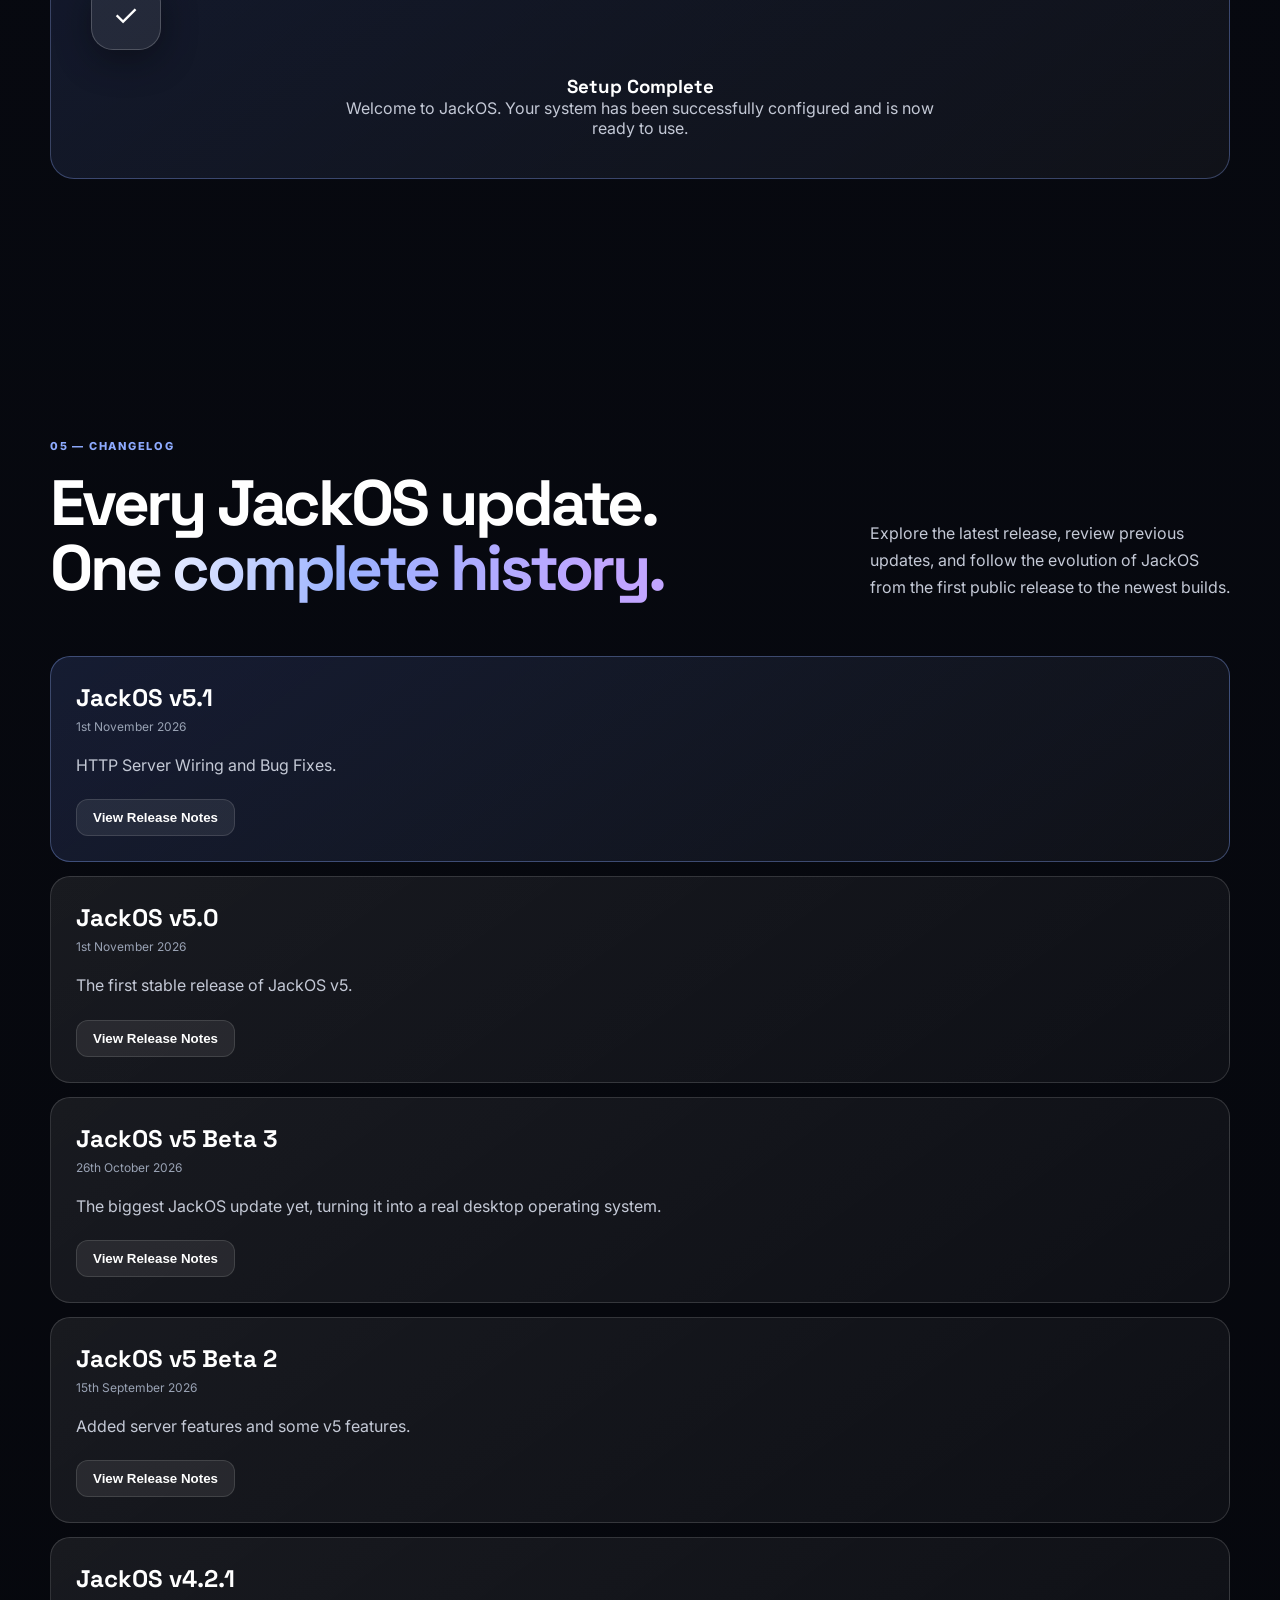
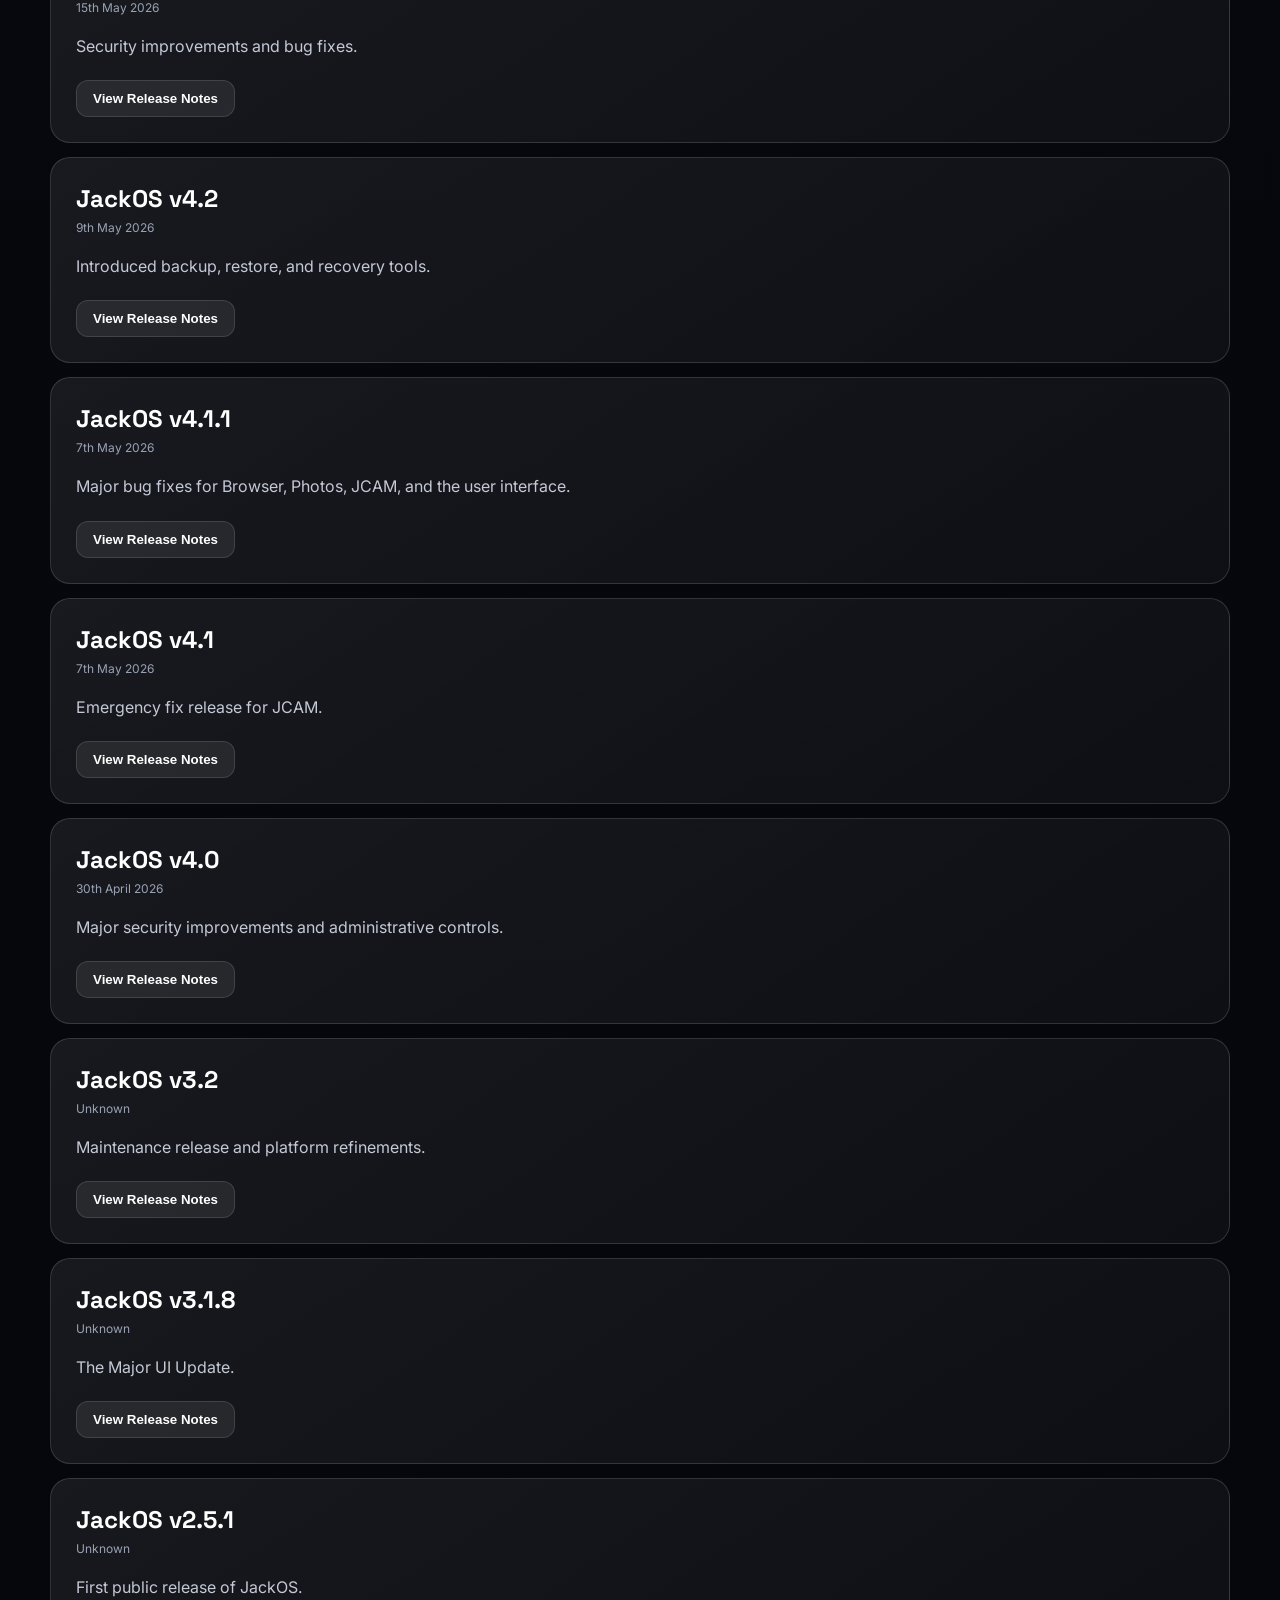
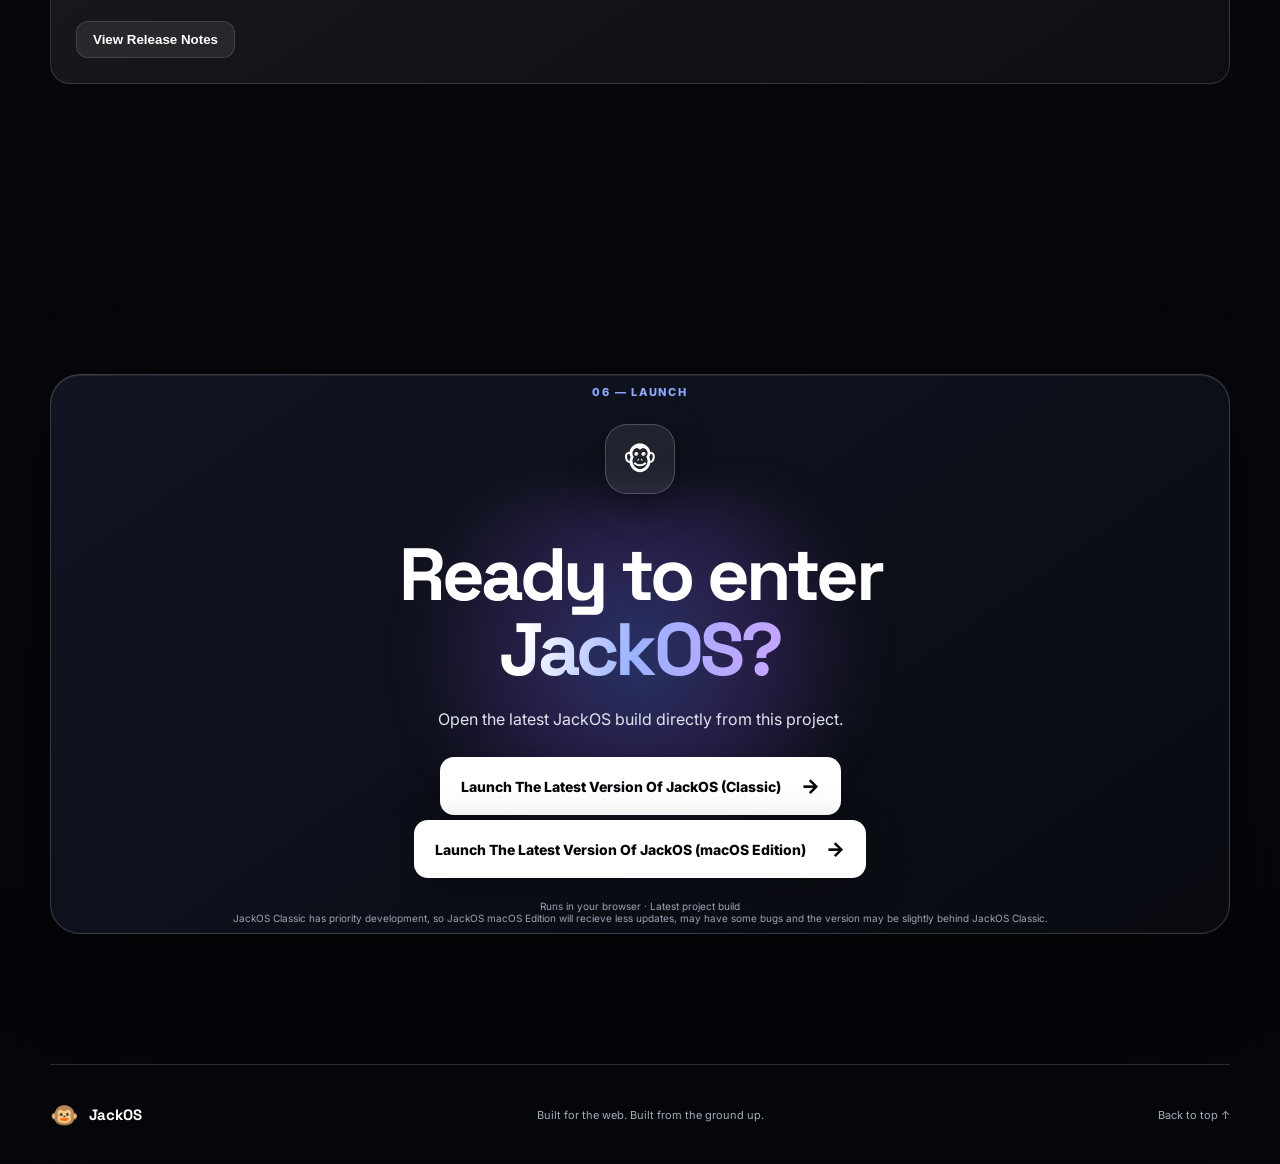
==== commit 7c110ad1: "newest update" ====
--- a/index.html
+++ b/index.html
@@ -388,12 +388,12 @@
         <p>Open the latest JackOS build directly from this project.</p>
 
         <a class="launch-button"
-           href="JackOS-System-Files/JackOS.html">
+           href="JackOS-System-Files/JackOS.html?edition=classic">
           <span>Launch The Latest Version Of JackOS (Classic)</span>
           <span class="launch-arrow">→</span>
         </a>
         <a class="launch-button"
-           href="JackOS-macOS-System-Files/JackOS.html">
+           href="JackOS-System-Files/JackOS.html?edition=macos">
           <span>Launch The Latest Version Of JackOS (macOS Edition)</span>
           <span class="launch-arrow">→</span>
         </a>
